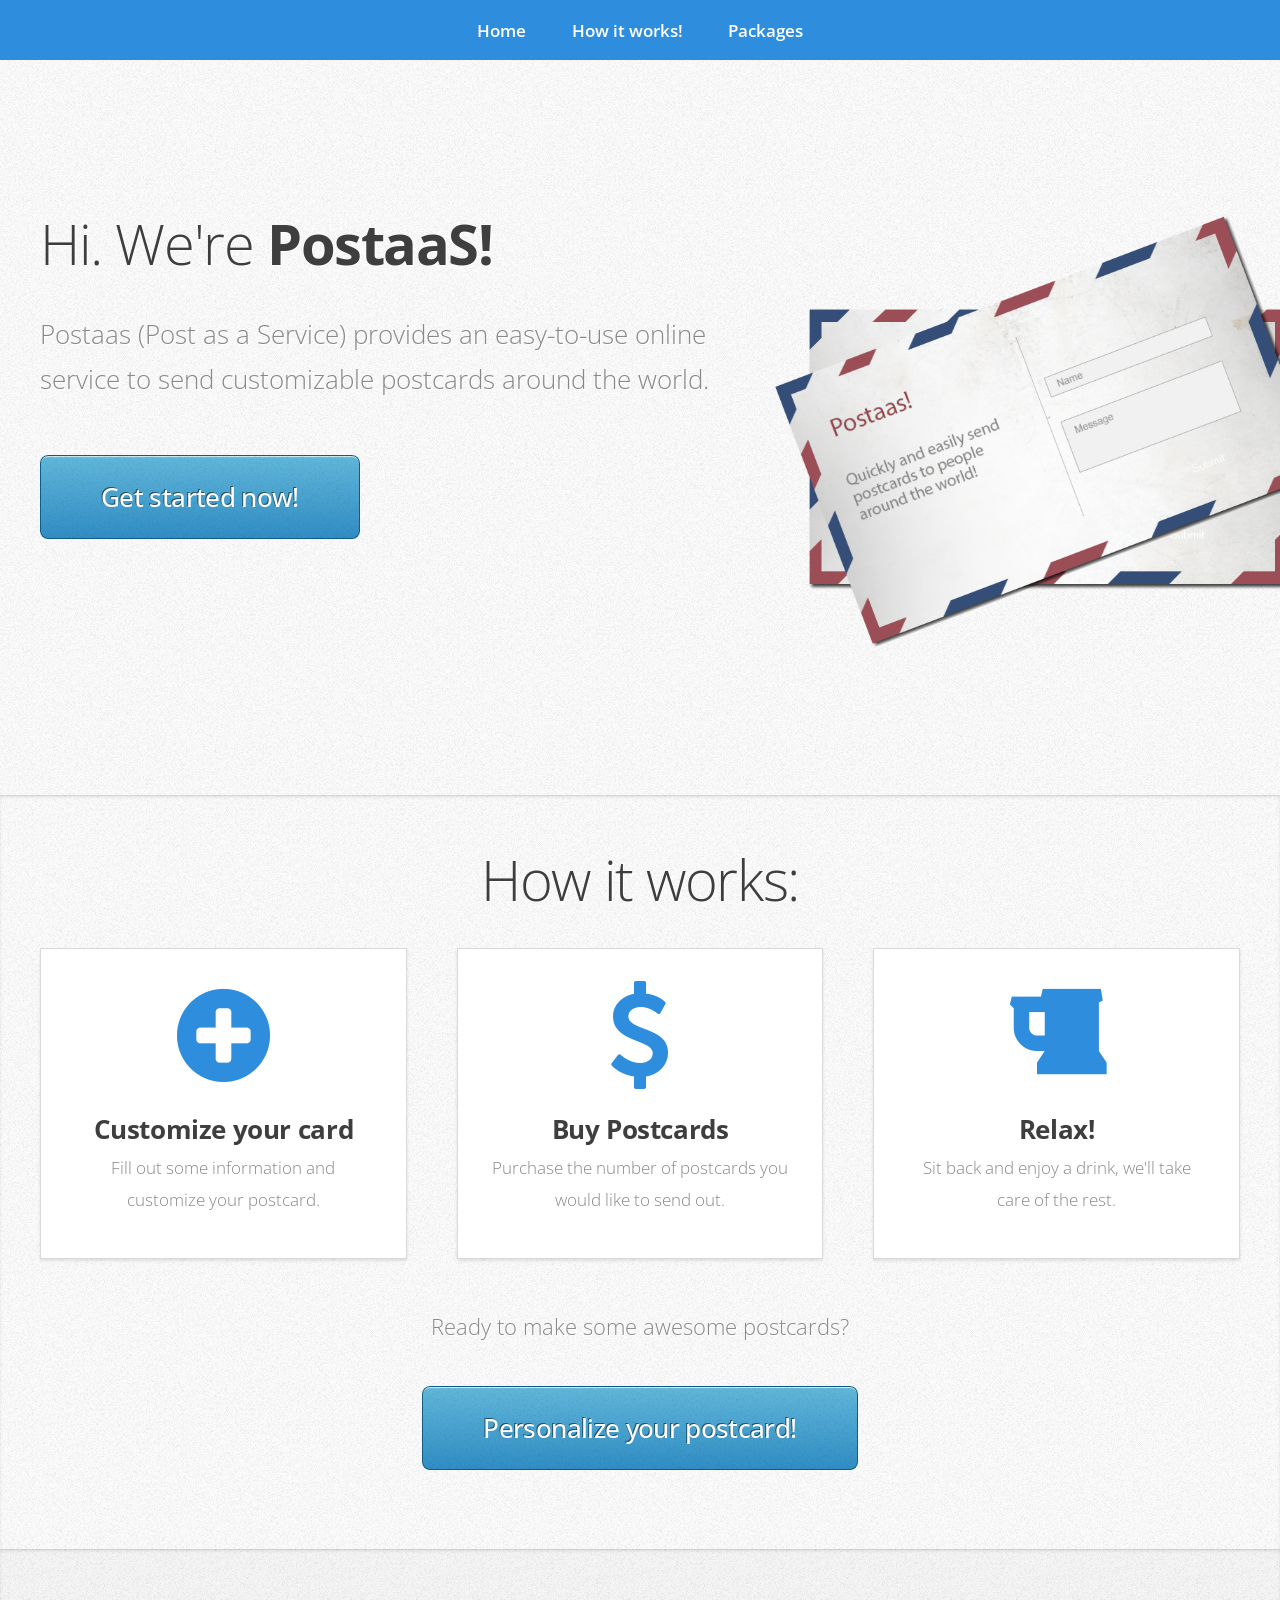
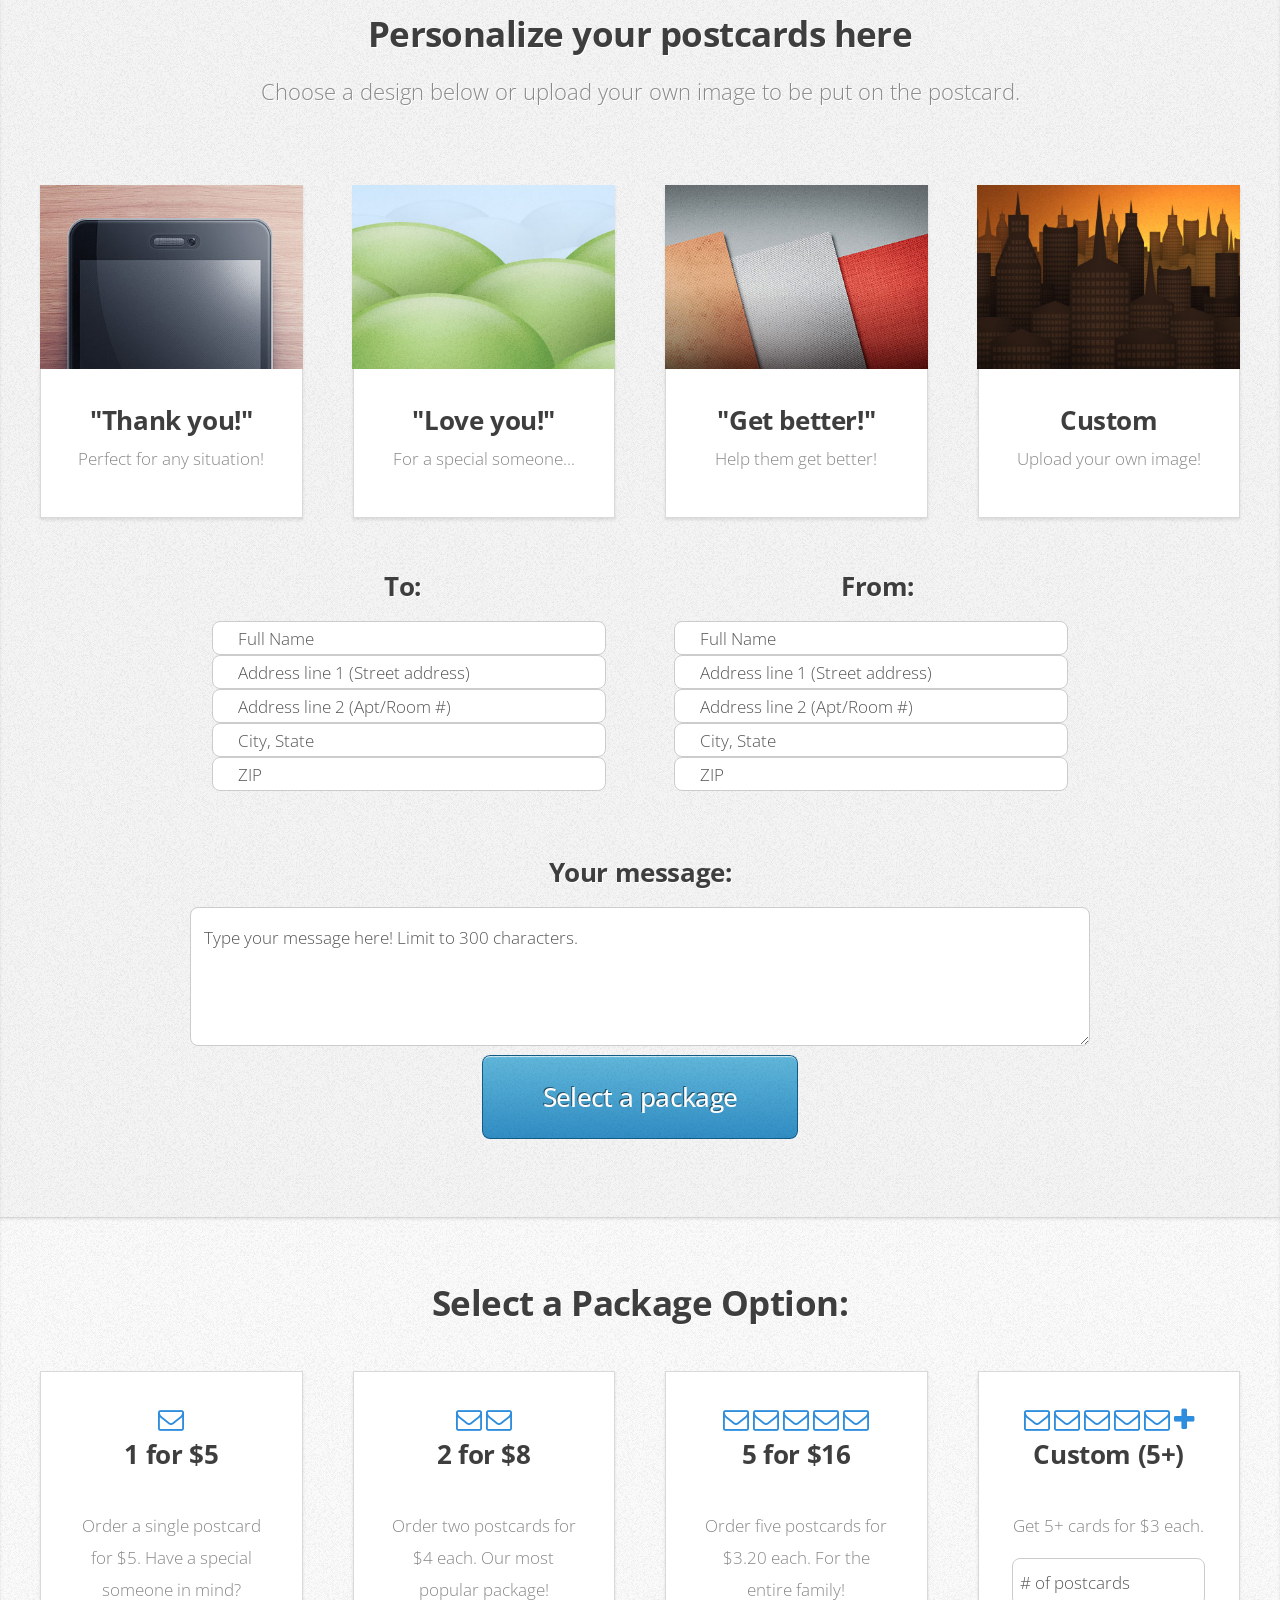
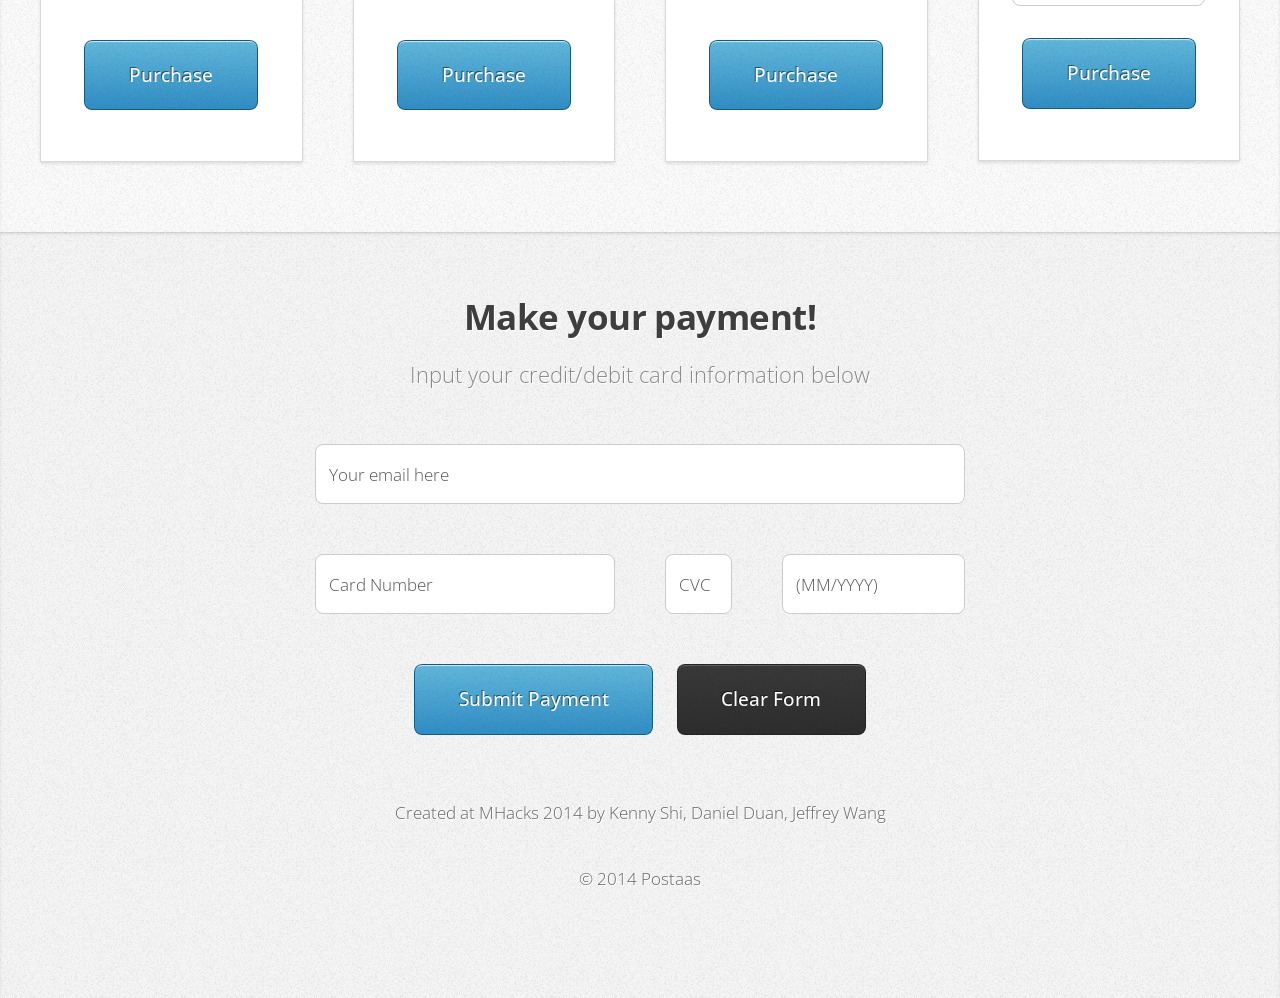
==== index.html @ bb4567c8 "Added Customization/Design section" ====
<!DOCTYPE HTML>
<!--
	Based on miniport 2.5: Free for personal and commercial use under the CCA 3.0 license (html5up.net/license)
-->
<html>
	<head>
		<title>PostaaS (Post as a service!)</title>
		<meta http-equiv="content-type" content="text/html; charset=utf-8" />
		<meta name="description" content="" />
		<meta name="keywords" content="" />
		<link href="http://fonts.googleapis.com/css?family=Open+Sans:300,600,700" rel="stylesheet" />
		<script src="js/jquery.min.js"></script>
		<script src="js/config.js"></script>
		<script src="js/skel.min.js"></script>
		<noscript>
			<link rel="stylesheet" href="css/skel-noscript.css" />
			<link rel="stylesheet" href="css/style.css" />
			<link rel="stylesheet" href="css/style-desktop.css" />
		</noscript>
		<!--[if lte IE 9]><link rel="stylesheet" href="css/ie9.css" /><![endif]-->
		<!--[if lte IE 8]><script src="js/html5shiv.js"></script><link rel="stylesheet" href="css/ie8.css" /><![endif]-->
		<!--[if lte IE 7]><link rel="stylesheet" href="css/ie7.css" /><![endif]-->
	</head>
	<body>

		<!-- Nav -->
			<nav id="nav">
				<ul class="container">
					<li><a href="#home">Home</a></li>
					<li><a href="#how">How it works!</a></li>
					<li><a href="#options">Packages</a></li>
				</ul>
			</nav>

		<!-- Home -->
			<div class="wrapper wrapper-style2 wrapper-first">
				<article class="container" id="home">
					<div class="row">

						<div class="7u">
							<header>
								<h1>Hi. We're <strong>PostaaS!</strong></h1>
							</header>
							<p>Postaas (Post as a Service) provides an easy-to-use online service to send customizable postcards around the world.</p>
							<a href="#how" class="button button-big">Get started now!</a>
						</div>

						<div class="4u">
							<span><img src="images/post.png" alt="" /></span>
						</div>
						
					</div>
				</article>
			</div>

		<!-- How it works -->
			<div class="wrapper2 wrapper-style2">
				<article id="how">
					<header>
						<h1>How it works:</h1>
					</header>
					<div class="container">
						<div class="row">
							<div class="4u">
								<section class="box box-style1">
									<span class="fa featured fa-plus-circle"></span>
									<h3>Customize your card</h3>
									<p>Fill out some information and customize your postcard.</p>
								</section>
							</div>
							<div class="4u">
								<section class="box box-style1">
									<span class="fa featured fa-dollar"></span>
									<h3>Buy Postcards</h3>
									<p>Purchase the number of postcards you would like to send out.</p>
								</section>
							</div>
							<div class="4u">
								<section class="box box-style1">
									<span class="fa featured fa-beer"></span>
									<h3>Relax!</h3>
									<p>Sit back and enjoy a drink, we'll take care of the rest.</p>
								</section>
							</div>
						</div>
					</div>
					<footer>
						<p>Ready to make some awesome postcards?</p>
						<a href="#design" class="button button-big">Personalize your postcard!</a>
					</footer>
				</article>
			</div>

		<!-- Design -->
			<div class="wrapper2 wrapper-style3">
				<article id="design">
					<header style="margin-bottom: 1.5em">
						<h2>Personalize your postcards here</h2>
						<span>Choose a design below or upload your own image to be put on the postcard.</span>
					</header>
					<div class="container">
						<div class="row">
							<div class="12u">
							</div>
						</div>
						<div class="row">
							<div class="3u">
								<article class="box box-style2">
									<a href="http://flypixel.com/generic-smartphone/8949517882265310" class="image image-full"><img src="images/portfolio01.jpg" alt="" /></a>
									<h3><a href="http://flypixel.com/generic-smartphone/8949517882265310">"Thank you!"</a></h3>
									<p>Perfect for any situation!</p>
								</article>
							</div>
							<div class="3u">
								<article class="box box-style2">
									<a href="http://flypixel.com/n33" class="image image-full"><img src="images/portfolio02.jpg" alt="" /></a>
									<h3><a href="http://flypixel.com/n33">"Love you!"</a></h3>
									<p>For a special someone...</p>
								</article>
							</div>
							<div class="3u">
								<article class="box box-style2">
									<a href="http://flypixel.com/n33-pattern-set-1/3522389001865317" class="image image-full"><img src="images/portfolio04.jpg" alt="" /></a>
									<h3><a href="http://flypixel.com/n33-pattern-set-1/3522389001865317">"Get better!"</a></h3>
									<p>Help them get better!</p>
								</article>
							</div>
							<div class="3u">
								<article class="box box-style2">
									<a href="http://flypixel.com/cityscape/9803996277226316" class="image image-full"><img src="images/portfolio05.jpg" alt="" /></a>
									<h3><a href="http://flypixel.com/cityscape/9803996277226316">Custom</a></h3>
									<p>Upload your own image!</p>
								</article>
							</div>
						</div>
					</div>
					<footer>
						<article class="container small">
							<div class="row">
								<div class="6u">
									<h3>To:</h3>
									</div>
								<div class="6u">
									<h3>From:</h3>
									</div>
							</div>
							<form>
								<div class="row half">
									<div class ="6u" id = "to" class = "toAddress">
										<input type="text" style="padding:inherit; width:90%" placeholder="Full Name">
										<input type="text" style="padding:inherit; width:90%" placeholder="Address line 1 (Street address)">
										<input type="text" style="padding:inherit; width:90%" placeholder="Address line 2 (Apt/Room #)">
										<input type="text" style="padding:inherit; width:90%" placeholder="City, State">
										<input type="text" style="padding:inherit; width:90%" placeholder="ZIP">
									</div>

									<div class ="6u" id = "from" class = "fromAddress">
										<input type="text" style="padding:inherit; width:90%" placeholder="Full Name">
										<input type="text" style="padding:inherit; width:90%" placeholder="Address line 1 (Street address)">
										<input type="text" style="padding:inherit; width:90%" placeholder="Address line 2 (Apt/Room #)">
										<input type="text" style="padding:inherit; width:90%" placeholder="City, State">
										<input type="text" style="padding:inherit; width:90%" placeholder="ZIP">
									</div>
								</div>
								<div class="12u">
									<br><br>
									<h3> Your message: </h3>
									<textarea maxlength="300" placeholder="Type your message here! Limit to 300 characters."></textarea>
								</div>
							</form>
							<a href="#options" class="button button-big">Select a package</a>
						</article>
					</footer>
				</article>
			</div> 

		<!-- Payment Options -->
			<div class="wrapper2 wrapper-style2">
				<article id="options">
					<header>
						<h2>Select a Package Option:</h2>
					</header>
					<div class="container">
						<div class="row">
							<div class="3u">
								<section class="box box-style1">
									<span class="fa fa-envelope-o"></span>
									<h3>1 for $5</h3>
									<br>
									<p>Order a single postcard for $5. Have a special someone in mind?</p>
									<a href="#purchase" class="button button-small">Purchase</a>
								</section>
							</div>
							<div class="3u">
								<section class="box box-style1">
									<span class="fa fa-envelope-o"></span>
									<span class="fa fa-envelope-o"></span>
									<h3>2 for $8</h3>
									<br>
									<p>Order two postcards for $4 each. Our most popular package!</p>
									<a href="#purchase" class="button button-small">Purchase</a>
								</section>
							</div>
							<div class="3u">
								<section class="box box-style1">
									<span class="fa fa-envelope-o"></span>
									<span class="fa fa-envelope-o"></span>
									<span class="fa fa-envelope-o"></span>
									<span class="fa fa-envelope-o"></span>
									<span class="fa fa-envelope-o"></span>
									<h3>5 for $16</h3>
									<br>
									<p>Order five postcards for $3.20 each. For the entire family!</p>
									<a href="#purchase" class="button button-small">Purchase</a>
								</section>
							</div>
							<div class="3u">
								<section class="box box-style2">
									<span class="fa fa-envelope-o"></span>
									<span class="fa fa-envelope-o"></span>
									<span class="fa fa-envelope-o"></span>
									<span class="fa fa-envelope-o"></span>
									<span class="fa fa-envelope-o"></span>
									<span class="fa fa-plus"></span>
									<h3>Custom (5+)</h3>
									<br>
									<p style="margin-bottom:1em">Get 5+ cards for $3 each.</p>
									<form>
										<input type="text" style="padding:.40em" name="subject" id="subject" placeholder="# of postcards" />
									</form>
									<br>
									<a href="#purchase" class="button button-small">Purchase</a>
								</section>
							</div>
						</div>
					</div>
				</article>
			</div>

			<!-- purchase -->
			<div class="wrapper2 wrapper-style3">
				<article id="purchase" class="container small" style="width:650px">
					<header>
						<h2>Make your payment!</h2>
						<span>Input your credit/debit card information below</span>
					</header>
					<div>
						<div class="row">
							<div class="12u">
								<form method="post" action="#">
									<div>
										<div class="row half">
											<div class="12u">										

										<div class="row">
											<div class="12u">
												<input type="email" placeholder="Your email here">
											</div>
										</div>

											</div>
										</div>

										<div class="row">
												<div class="6u">
													<input type="text" name="cardnumber" id="cardnumber" placeholder="Card Number" />
												</div>
												<div class="2u">
													<input type="text" name="cvc" id="cvc" placeholder="CVC" />
												</div>
												<div class="4u">
													<input type="text" name="expirationmonth" id="expirationmonth" placeholder="(MM/YYYY)" />
												</div>
										</div>
										<div class="row">
											<div class="12u">
												<a href="#" class="button form-button-submit">Submit Payment</a>
												<a href="#" class="button button-alt form-button-reset">Clear Form</a>
											</div>
										</div>
									</div>
								</form>
							</div>
						</div>
					</div>
					<footer>
						<ul id="copyright">
							<p>Created at MHacks 2014 by Kenny Shi, Daniel Duan, Jeffrey Wang</p>
							<p>&copy; 2014 Postaas</p>
						</ul>
					</footer>
				</article>
			</div>


	</body>
</html>
---- css/skel-noscript.css ----
/* Resets (http://meyerweb.com/eric/tools/css/reset/ | v2.0 | 20110126 | License: none (public domain)) */

	html,body,div,span,applet,object,iframe,h1,h2,h3,h4,h5,h6,p,blockquote,pre,a,abbr,acronym,address,big,cite,code,del,dfn,em,img,ins,kbd,q,s,samp,small,strike,strong,sub,sup,tt,var,b,u,i,center,dl,dt,dd,ol,ul,li,fieldset,form,label,legend,table,caption,tbody,tfoot,thead,tr,th,td,article,aside,canvas,details,embed,figure,figcaption,footer,header,hgroup,menu,nav,output,ruby,section,summary,time,mark,audio,video{margin:0;padding:0;border:0;font-size:100%;font:inherit;vertical-align:baseline;}article,aside,details,figcaption,figure,footer,header,hgroup,menu,nav,section{display:block;}body{line-height:1;}ol,ul{list-style:none;}blockquote,q{quotes:none;}blockquote:before,blockquote:after,q:before,q:after{content:'';content:none;}table{border-collapse:collapse;border-spacing:0;}body{-webkit-text-size-adjust:none}

/* Box Model */

	*, *:before, *:after {
		-moz-box-sizing: border-box;
		-webkit-box-sizing: border-box;
		-o-box-sizing: border-box;
		-ms-box-sizing: border-box;
		box-sizing: border-box;
	}

/* Container */

	body {
		min-width: 1200px;
	}

	.container {
		width: 1200px;
		margin-left: auto;
		margin-right: auto;
	}

	/* Modifiers */
	
		.container.small {
			width: 900px;
		}

		.container.big {
			width: 100%;
			max-width: 1500px;
			min-width: 1200px;
		}

/* Grid */

	/* Cells */

		.\31 2u { width: 100% }
		.\31 1u { width: 91.6666666667% }
		.\31 0u { width: 83.3333333333% }
		.\39 u { width: 75% }
		.\38 u { width: 66.6666666667% }
		.\37 u { width: 58.3333333333% }
		.\36 u { width: 50% }
		.\35 u { width: 41.6666666667% }
		.\34 u { width: 33.3333333333% }
		.\33 u { width: 25% }
		.\32 u { width: 16.6666666667% }
		.\31 u { width: 8.3333333333% }
		.\-11u { margin-left: 91.6666666667% }
		.\-10u { margin-left: 83.3333333333% }
		.\-9u { margin-left: 75% }
		.\-8u { margin-left: 66.6666666667% }
		.\-7u { margin-left: 58.3333333333% }
		.\-6u { margin-left: 50% }
		.\-5u { margin-left: 41.6666666667% }
		.\-4u { margin-left: 33.3333333333% }
		.\-3u { margin-left: 25% }
		.\-2u { margin-left: 16.6666666667% }
		.\-1u { margin-left: 8.3333333333% }

		.row > * {
			padding: 40px 0 0 40px;
			float: left;
			-moz-box-sizing: border-box;
			-webkit-box-sizing: border-box;
			-o-box-sizing: border-box;
			-ms-box-sizing: border-box;
			box-sizing: border-box;
		}

		.row + .row > * {
			padding-top: 40px;
		}

		.row {
			margin-left: -40px;
		}

	/* Rows */

		.row:after {
			content: '';
			display: block;
			clear: both;
			height: 0;
		}

		.row:first-child > * {
			padding-top: 0;
		}

		.row > * {
			padding-top: 0;
		}

		/* Modifiers */

			/* Flush */

				.row.flush {
					margin-left: 0;
				}

				.row.flush > * {
					padding: 0 !important;
				}

			/* Quarter */

				.row.quarter > * {
					padding: 10px 0 0 10px;
				}

				.row.quarter + .row.quarter > * {
					padding-top: 10px;
				}

				.row.quarter {
					margin-left: -10px;
				}

			/* Half */

				.row.half > * {
					padding: 20px 0 0 20px;
				}

				.row.half + .row.half > * {
					padding-top: 20px;
				}

				.row.half {
					margin-left: -20px;
				}

			/* One and (a) Half */

				.row.oneandhalf > * {
					padding: 60px 0 0 60px;
				}

				.row.oneandhalf + .row.oneandhalf > * {
					padding-top: 60px;
				}

				.row.oneandhalf {
					margin-left: -60px;
				}

			/* Double */

				.row.double > * {
					padding: 80px 0 0 80px;
				}

				.row.double + .row.double > * {
					padding-top: 80px;
				}

				.row.double {
					margin-left: -80px;
				}
---- css/style.css ----
@charset 'UTF-8';

@font-face{font-family:'FontAwesome';src:url('font/fontawesome-webfont.eot?v=4.0.1');src:url('font/fontawesome-webfont.eot?#iefix&v=4.0.1') format('embedded-opentype'),url('font/fontawesome-webfont.woff?v=4.0.1') format('woff'),url('font/fontawesome-webfont.ttf?v=4.0.1') format('truetype'),url('font/fontawesome-webfont.svg?v=4.0.1#fontawesomeregular') format('svg');font-weight:normal;font-style:normal}

/*
	Miniport 2.5 by HTML5 UP
	html5up.net | @n33co
	Free for personal and commercial use under the CCA 3.0 license (html5up.net/license)
*/

/*********************************************************************************/
/* Basic                                                                         */
/*********************************************************************************/

	*
	{
		-moz-box-sizing: border-box;
		-webkit-box-sizing: border-box;
		-o-box-sizing: border-box;
		-ms-box-sizing: border-box;
		box-sizing: border-box;
	}

	body, input, textarea
	{
		font-family: 'Open Sans', sans-serif;
		line-height: 1.85em;
		color: #888;
		font-weight: 300;
	}

	a
	{
		color: #3B95C6;
		text-decoration: underline;
		-moz-transition: color .2s ease-in-out;
		-webkit-transition: color .2s ease-in-out;
		-o-transition: color .2s ease-in-out;
		-ms-transition: color .2s ease-in-out;
		transition: color .2s ease-in-out;
	}
	
		a:hover
		{
			color: #1B75A6 !important;
		}

		a img
		{
			border: 0;
		}

	strong, b
	{
		font-weight: 600;
		color: #3e3e3e;
	}
	
	h1, h2, h3, h4, h5, h6
	{
		color: #3e3e3e;
	}
	
		h1 a, h2 a, h3 a, h4 a, h5 a, h6 a
		{
			text-decoration: none;
			color: inherit;
		}
	
	h2, h3, h4, h5, h6
	{
		font-weight: 700;
	}
	
	h1
	{
		font-weight: 300;
	}
	
		h1 strong
		{
			font-weight: 700;
		}
	
	em, i
	{
		font-style: italic;
	}
	
	form
	{
	}
	
		form input,
		form select,
		form textarea
		{
			-webkit-appearance: none;
		}

		form input[type=text],
		form input[type=password],
		form input[type=email],
		form select,
		form textarea
		{
			border: 1px solid #CCCCCC;
			padding: 0.75em;
			font-size: 1em;
			border-radius: 8px;
			background: white;
			color: #bbb;
			/*box-shadow: inset 0px 2px 5px 0px rgba(0,0,0,0.05), 0px 1px 0px 0px rgba(255,255,255,0.025);*/
			width: 100%;
			-moz-transition: background .2s ease-in-out, box-shadow .2s ease-in-out;
			-webkit-transition: background .2s ease-in-out, box-shadow .2s ease-in-out;
			-o-transition: background .2s ease-in-out, box-shadow .2s ease-in-out;
			-ms-transition: background .2s ease-in-out, box-shadow .2s ease-in-out;
			transition: background .2s ease-in-out, box-shadow .2s ease-in-out;
		}

		form input[type=text]:focus,
		form input[type=password]:focus,
		form input[type=email]:focus,
		form select:focus,
		form textarea:focus
		{
			background: #CCFFBB;
			/*box-shadow: inset 0px 2px 5px 0px rgba(0,0,0,0.05), 0px 1px 0px 0px rgba(255,255,255,0.025), inset 0px 0px 2px 1px #74CAEE; */
		}

		form textarea
		{
			height: 8em;
		}
		
		form .formerize-placeholder
		{
			color: #555 !important;
		}

		form ::-webkit-input-placeholder
		{
			color: #555 !important;
		}

		form :-moz-placeholder
		{
			color: #555 !important;
		}

		form ::-moz-placeholder
		{
			color: #555 !important;
		}

		form :-ms-input-placeholder
		{
			color: #555 !important;
		}

		form ::-moz-focus-inner
		{
			border: 0;
		}

	br.clear
	{
		clear: both;
	}

	hr
	{
		border: 0;
		border-top: solid 1px rgba(0,0,0,0.5);
		box-shadow: 0px 1px 0px 0px rgba(255,255,255,0.1);
		height: 1px;
		margin: 3em 0 4em 0;
	}
	
	p, ul, ol, dl, table
	{
		margin-bottom: 2em;
	}
	
	section,
	article
	{
		margin-bottom: 3em;
	}
	
	section > :last-child,
	article > :last-child
	{
		margin-bottom: 0;
	}

	section:last-child,
	article:last-child
	{
		margin-bottom: 0;
	}

	.image
	{
		display: inline-block;
	}
	
		.image img
		{
			display: block;
			width: 100%;
		}

	.image-full
	{
		display: block;
		width: 100%;
		margin: 0 0 2em 0;
	}
	
	.image-left
	{
		float: left;
		margin: 0 2em 2em 0;
	}
	
	.image-centered
	{
		display: block;
		margin: 0 0 2em 0;
	}

		.image-centered img
		{
			margin: 0 auto;
			width: auto;
		}
	
	.button
	{
		position: relative;
		display: inline-block;
		color: #fff;
		text-decoration: none;
		font-weight: 500;
		border: 0;
		outline: 0;
		cursor: pointer;
		border-radius: 8px;
		text-shadow: -1px -1px 0.5px rgba(0,0,0,0.5);
		overflow: hidden;
		background: #61b8db;
		background-image: -moz-linear-gradient(top, rgba(97,184,219,0), rgba(48,141,196,1));
		background-image: -webkit-linear-gradient(top, rgba(97,184,219,0), rgba(48,141,196,1));
		background-image: -o-linear-gradient(top, rgba(97,184,219,0), rgba(48,141,196,1));
		background-image: -ms-linear-gradient(top, rgba(97,184,219,0), rgba(48,141,196,1));
		background-image: linear-gradient(top, rgba(97,184,219,0), rgba(48,141,196,1));
		box-shadow: inset 0px 0px 0px 1px #135c86, inset 0px 2px 1px 0px rgba(255,255,255,0.75);
		-moz-transition: background-color .2s ease-in-out;
		-webkit-transition: background-color .2s ease-in-out;
		-o-transition: background-color .2s ease-in-out;
		-ms-transition: background-color .2s ease-in-out;
		transition: background-color .2s ease-in-out;
	}

		.button:before
		{
			content: '';
			display: block;
			position: absolute;
			left: 0;
			top: 0;
			width: 100%;
			height: 100%;
			background: url('images/bg.png');
		}

		.button:hover
		{
			background-color: #76cdf0;
			color: #fff !important;
		}
		
		.button:active
		{
			background-image: -moz-linear-gradient(top, rgba(48,141,196,1), rgba(77,164,199,0));
			background-image: -webkit-linear-gradient(top, rgba(48,141,196,1), rgba(77,164,199,0));
			background-image: -o-linear-gradient(top, rgba(48,141,196,1), rgba(77,164,199,0));
			background-image: -ms-linear-gradient(top, rgba(48,141,196,1), rgba(77,164,199,0));
			background-image: linear-gradient(top, rgba(48,141,196,1), rgba(77,164,199,0));
			box-shadow: inset 0px 0px 0px 1px #135c86, inset 0px -2px 1px 0px rgba(255,255,255,0.75);
			top: 1px;
		}
	
		.button-alt
		{
			background-color: #393939;
			background-image: -moz-linear-gradient(top, rgba(50,50,50,0), rgba(45,45,45,1));
			background-image: -webkit-linear-gradient(top, rgba(50,50,50,0), rgba(45,45,45,1));
			background-image: -o-linear-gradient(top, rgba(50,50,50,0), rgba(45,45,45,1));
			background-image: -ms-linear-gradient(top, rgba(50,50,50,0), rgba(45,45,45,1));
			background-image: linear-gradient(top, rgba(50,50,50,0), rgba(45,45,45,1));
			box-shadow: inset 0px 0px 0px 1px #242424, inset 0px 2px 1px 0px rgba(255,255,255,0.2);
		}

			.button-alt:hover
			{
				background-color: #444;
			}
			
			.button-alt:active
			{
				background-image: -moz-linear-gradient(top, rgba(45,45,45,1), rgba(50,50,50,0));
				background-image: -webkit-linear-gradient(top, rgba(45,45,45,1), rgba(50,50,50,0));
				background-image: -o-linear-gradient(top, rgba(45,45,45,1), rgba(50,50,50,0));
				background-image: -ms-linear-gradient(top, rgba(45,45,45,1), rgba(50,50,50,0));
				background-image: linear-gradient(top, rgba(45,45,45,1), rgba(50,50,50,0));
				box-shadow: inset 0px 0px 0px 1px #242424, inset 0px -2px 1px 0px rgba(255,255,255,0.2);
			}
	
		.button-big
		{
		}

	ul.social
	{
		cursor: default;
		margin: 0;
	}
	
		ul.social li
		{
			position: relative;
			display: inline-block;
			margin: 0.25em;
			top: 0;
			border-radius: 6px;
			overflow: hidden;
			background: #444;
			background-image: -moz-linear-gradient(top, rgba(0,0,0,0), rgba(0,0,0,0.2));
			background-image: -webkit-linear-gradient(top, rgba(0,0,0,0), rgba(0,0,0,0.2));
			background-image: -o-linear-gradient(top, rgba(0,0,0,0), rgba(0,0,0,0.2));
			background-image: -ms-linear-gradient(top, rgba(0,0,0,0), rgba(0,0,0,0.2));
			background-image: linear-gradient(top, rgba(0,0,0,0), rgba(0,0,0,0.2));
			-moz-transition: background-color .2s ease-in-out, top .2s ease-in-out;
			-webkit-transition: background-color .2s ease-in-out, top .2s ease-in-out;
			-o-transition: background-color .2s ease-in-out, top .2s ease-in-out;
			-ms-transition: background-color .2s ease-in-out, top .2s ease-in-out;
			transition: background-color .2s ease-in-out, top .2s ease-in-out;
			box-shadow: inset 0px 0px 0px 1px #282828, inset 0px 2px 1px 0px rgba(255,255,255,0.1);
		}

			ul.social li:before
			{
				content: '';
				display: block;
				position: absolute;
				left: 0;
				top: 0;
				width: 100%;
				height: 100%;
				background: url('images/bg.png');
			}

			ul.social li.twitter:hover				{ background-color: #2DAAE4; }
			ul.social li.facebook:hover				{ background-color: #3C5A98; }
			ul.social li.dribbble:hover				{ background-color: #C4376B; }
			ul.social li.linkedin:hover				{ background-color: #006599; }
			ul.social li.tumblr:hover				{ background-color: #51718A; }
			ul.social li.googleplus:hover			{ background-color: #DA2713; }
			ul.social li.github:hover				{ background-color: #FAFAFA; }
			ul.social li.rss:hover					{ background-color: #F2600B; }
			ul.social li.instagram:hover			{ background-color: #E0D7C8; }
			ul.social li.foursquare:hover			{ background-color: #39A3D4; }
			ul.social li.skype:hover				{ background-color: #10BEF1; }
			ul.social li.soundcloud:hover			{ background-color: #FE5419; }
			ul.social li.youtube:hover				{ background-color: #BF2E25; }
			ul.social li.blogger:hover				{ background-color: #FF6501; }
			ul.social li.flickr:hover				{ background-color: #0062DB; }
			ul.social li.vimeo:hover				{ background-color: #4C8AB0; }

			ul.social li:hover
			{
				top: -5px;
			}

			ul.social li:active
			{
				top: 0;
			}

			ul.social li a
			{
				display: block;
				position: relative;
				width: 48px;
				height: 48px;
				outline: 0;
				color: #2E2E2E !important;
				line-height: 48px;
				font-size: 24px;
				text-shadow: 1px 1px 0px rgba(255,255,255,0.1);
			}
			
			ul.social li a span
			{
				display: block;
				text-indent: -9999px;
			}
			
	.box
	{
		background: #fff;
		box-shadow: inset 0px 0px 0px 1px rgba(0,0,0,0.15), 0px 2px 3px 0px rgba(0,0,0,0.1);
		text-align: center;
	}

		.box .image-full
		{
			position: relative;
		}

/*********************************************************************************/
/* Icons                                                                         */
/* Powered by Font Awesome by Dave Gandy | http://fontawesome.io                 */
/* Licensed under the SIL OFL 1.1 (font), MIT (CSS)                              */
/*********************************************************************************/

	.fa
	{
		text-decoration: none;
		font-size:1.2em;
		color: #2E8EDD;
	}


		.fa.solo
		{
		}
		
			.fa.solo span
			{
				display: none;
			}

		.fa.featured
		{
			font-size: 5em;
			color: #2E8EDD;
			display: block;
			margin: 0 0 0.25em 0;
			cursor: default;
		}

		.fa:before
		{
			display:inline-block;
			font-family: FontAwesome;
			font-size: 1.25em;
			text-decoration: none;
			font-style: normal;
			font-weight: normal;
			line-height: 1;
			-webkit-font-smoothing:antialiased;
			-moz-osx-font-smoothing:grayscale;
		}

		.fa-lg{font-size:1.3333333333333333em;line-height:.75em;vertical-align:-15%}
		.fa-2x{font-size:2em}
		.fa-3x{font-size:3em}
		.fa-4x{font-size:4em}
		.fa-5x{font-size:5em}
		.fa-fw{width:1.2857142857142858em;text-align:center}
		.fa-ul{padding-left:0;margin-left:2.142857142857143em;list-style-type:none}.fa-ul>li{position:relative}
		.fa-li{position:absolute;left:-2.142857142857143em;width:2.142857142857143em;top:.14285714285714285em;text-align:center}.fa-li.fa-lg{left:-1.8571428571428572em}
		.fa-border{padding:.2em .25em .15em;border:solid .08em #eee;border-radius:.1em}
		.pull-right{float:right}
		.pull-left{float:left}
		.fa.pull-left{margin-right:.3em}
		.fa.pull-right{margin-left:.3em}
		.fa-spin{-webkit-animation:spin 2s infinite linear;-moz-animation:spin 2s infinite linear;-o-animation:spin 2s infinite linear;animation:spin 2s infinite linear}
		@-moz-keyframes spin{0%{-moz-transform:rotate(0deg)} 100%{-moz-transform:rotate(359deg)}}@-webkit-keyframes spin{0%{-webkit-transform:rotate(0deg)} 100%{-webkit-transform:rotate(359deg)}}@-o-keyframes spin{0%{-o-transform:rotate(0deg)} 100%{-o-transform:rotate(359deg)}}@-ms-keyframes spin{0%{-ms-transform:rotate(0deg)} 100%{-ms-transform:rotate(359deg)}}@keyframes spin{0%{transform:rotate(0deg)} 100%{transform:rotate(359deg)}}.fa-rotate-90{filter:progid:DXImageTransform.Microsoft.BasicImage(rotation=1);-webkit-transform:rotate(90deg);-moz-transform:rotate(90deg);-ms-transform:rotate(90deg);-o-transform:rotate(90deg);transform:rotate(90deg)}
		.fa-rotate-180{filter:progid:DXImageTransform.Microsoft.BasicImage(rotation=2);-webkit-transform:rotate(180deg);-moz-transform:rotate(180deg);-ms-transform:rotate(180deg);-o-transform:rotate(180deg);transform:rotate(180deg)}
		.fa-rotate-270{filter:progid:DXImageTransform.Microsoft.BasicImage(rotation=3);-webkit-transform:rotate(270deg);-moz-transform:rotate(270deg);-ms-transform:rotate(270deg);-o-transform:rotate(270deg);transform:rotate(270deg)}
		.fa-flip-horizontal{filter:progid:DXImageTransform.Microsoft.BasicImage(rotation=0, mirror=1);-webkit-transform:scale(-1, 1);-moz-transform:scale(-1, 1);-ms-transform:scale(-1, 1);-o-transform:scale(-1, 1);transform:scale(-1, 1)}
		.fa-flip-vertical{filter:progid:DXImageTransform.Microsoft.BasicImage(rotation=2, mirror=1);-webkit-transform:scale(1, -1);-moz-transform:scale(1, -1);-ms-transform:scale(1, -1);-o-transform:scale(1, -1);transform:scale(1, -1)}
		.fa-stack{position:relative;display:inline-block;width:2em;height:2em;line-height:2em;vertical-align:middle}
		.fa-stack-1x,.fa-stack-2x{position:absolute;left:0;width:100%;text-align:center}
		.fa-stack-1x{line-height:inherit}
		.fa-stack-2x{font-size:2em}
		.fa-inverse{color:#fff}
		.fa-glass:before{content:"\f000"}
		.fa-music:before{content:"\f001"}
		.fa-search:before{content:"\f002"}
		.fa-envelope-o:before{content:"\f003"}
		.fa-heart:before{content:"\f004"}
		.fa-star:before{content:"\f005"}
		.fa-star-o:before{content:"\f006"}
		.fa-user:before{content:"\f007"}
		.fa-film:before{content:"\f008"}
		.fa-th-large:before{content:"\f009"}
		.fa-th:before{content:"\f00a"}
		.fa-th-list:before{content:"\f00b"}
		.fa-check:before{content:"\f00c"}
		.fa-times:before{content:"\f00d"}
		.fa-search-plus:before{content:"\f00e"}
		.fa-search-minus:before{content:"\f010"}
		.fa-power-off:before{content:"\f011"}
		.fa-signal:before{content:"\f012"}
		.fa-gear:before,.fa-cog:before{content:"\f013"}
		.fa-trash-o:before{content:"\f014"}
		.fa-home:before{content:"\f015"}
		.fa-file-o:before{content:"\f016"}
		.fa-clock-o:before{content:"\f017"}
		.fa-road:before{content:"\f018"}
		.fa-download:before{content:"\f019"}
		.fa-arrow-circle-o-down:before{content:"\f01a"}
		.fa-arrow-circle-o-up:before{content:"\f01b"}
		.fa-inbox:before{content:"\f01c"}
		.fa-play-circle-o:before{content:"\f01d"}
		.fa-rotate-right:before,.fa-repeat:before{content:"\f01e"}
		.fa-refresh:before{content:"\f021"}
		.fa-list-alt:before{content:"\f022"}
		.fa-lock:before{content:"\f023"}
		.fa-flag:before{content:"\f024"}
		.fa-headphones:before{content:"\f025"}
		.fa-volume-off:before{content:"\f026"}
		.fa-volume-down:before{content:"\f027"}
		.fa-volume-up:before{content:"\f028"}
		.fa-qrcode:before{content:"\f029"}
		.fa-barcode:before{content:"\f02a"}
		.fa-tag:before{content:"\f02b"}
		.fa-tags:before{content:"\f02c"}
		.fa-book:before{content:"\f02d"}
		.fa-bookmark:before{content:"\f02e"}
		.fa-print:before{content:"\f02f"}
		.fa-camera:before{content:"\f030"}
		.fa-font:before{content:"\f031"}
		.fa-bold:before{content:"\f032"}
		.fa-italic:before{content:"\f033"}
		.fa-text-height:before{content:"\f034"}
		.fa-text-width:before{content:"\f035"}
		.fa-align-left:before{content:"\f036"}
		.fa-align-center:before{content:"\f037"}
		.fa-align-right:before{content:"\f038"}
		.fa-align-justify:before{content:"\f039"}
		.fa-list:before{content:"\f03a"}
		.fa-dedent:before,.fa-outdent:before{content:"\f03b"}
		.fa-indent:before{content:"\f03c"}
		.fa-video-camera:before{content:"\f03d"}
		.fa-picture-o:before{content:"\f03e"}
		.fa-pencil:before{content:"\f040"}
		.fa-map-marker:before{content:"\f041"}
		.fa-adjust:before{content:"\f042"}
		.fa-tint:before{content:"\f043"}
		.fa-edit:before,.fa-pencil-square-o:before{content:"\f044"}
		.fa-share-square-o:before{content:"\f045"}
		.fa-check-square-o:before{content:"\f046"}
		.fa-move:before{content:"\f047"}
		.fa-step-backward:before{content:"\f048"}
		.fa-fast-backward:before{content:"\f049"}
		.fa-backward:before{content:"\f04a"}
		.fa-play:before{content:"\f04b"}
		.fa-pause:before{content:"\f04c"}
		.fa-stop:before{content:"\f04d"}
		.fa-forward:before{content:"\f04e"}
		.fa-fast-forward:before{content:"\f050"}
		.fa-step-forward:before{content:"\f051"}
		.fa-eject:before{content:"\f052"}
		.fa-chevron-left:before{content:"\f053"}
		.fa-chevron-right:before{content:"\f054"}
		.fa-plus-circle:before{content:"\f055"}
		.fa-minus-circle:before{content:"\f056"}
		.fa-times-circle:before{content:"\f057"}
		.fa-check-circle:before{content:"\f058"}
		.fa-question-circle:before{content:"\f059"}
		.fa-info-circle:before{content:"\f05a"}
		.fa-crosshairs:before{content:"\f05b"}
		.fa-times-circle-o:before{content:"\f05c"}
		.fa-check-circle-o:before{content:"\f05d"}
		.fa-ban:before{content:"\f05e"}
		.fa-arrow-left:before{content:"\f060"}
		.fa-arrow-right:before{content:"\f061"}
		.fa-arrow-up:before{content:"\f062"}
		.fa-arrow-down:before{content:"\f063"}
		.fa-mail-forward:before,.fa-share:before{content:"\f064"}
		.fa-resize-full:before{content:"\f065"}
		.fa-resize-small:before{content:"\f066"}
		.fa-plus:before{content:"\f067"}
		.fa-minus:before{content:"\f068"}
		.fa-asterisk:before{content:"\f069"}
		.fa-exclamation-circle:before{content:"\f06a"}
		.fa-gift:before{content:"\f06b"}
		.fa-leaf:before{content:"\f06c"}
		.fa-fire:before{content:"\f06d"}
		.fa-eye:before{content:"\f06e"}
		.fa-eye-slash:before{content:"\f070"}
		.fa-warning:before,.fa-exclamation-triangle:before{content:"\f071"}
		.fa-plane:before{content:"\f072"}
		.fa-calendar:before{content:"\f073"}
		.fa-random:before{content:"\f074"}
		.fa-comment:before{content:"\f075"}
		.fa-magnet:before{content:"\f076"}
		.fa-chevron-up:before{content:"\f077"}
		.fa-chevron-down:before{content:"\f078"}
		.fa-retweet:before{content:"\f079"}
		.fa-shopping-cart:before{content:"\f07a"}
		.fa-folder:before{content:"\f07b"}
		.fa-folder-open:before{content:"\f07c"}
		.fa-resize-vertical:before{content:"\f07d"}
		.fa-resize-horizontal:before{content:"\f07e"}
		.fa-bar-chart-o:before{content:"\f080"}
		.fa-twitter-square:before{content:"\f081"}
		.fa-facebook-square:before{content:"\f082"}
		.fa-camera-retro:before{content:"\f083"}
		.fa-key:before{content:"\f084"}
		.fa-gears:before,.fa-cogs:before{content:"\f085"}
		.fa-comments:before{content:"\f086"}
		.fa-thumbs-o-up:before{content:"\f087"}
		.fa-thumbs-o-down:before{content:"\f088"}
		.fa-star-half:before{content:"\f089"}
		.fa-heart-o:before{content:"\f08a"}
		.fa-sign-out:before{content:"\f08b"}
		.fa-linkedin-square:before{content:"\f08c"}
		.fa-thumb-tack:before{content:"\f08d"}
		.fa-external-link:before{content:"\f08e"}
		.fa-sign-in:before{content:"\f090"}
		.fa-trophy:before{content:"\f091"}
		.fa-github-square:before{content:"\f092"}
		.fa-upload:before{content:"\f093"}
		.fa-lemon-o:before{content:"\f094"}
		.fa-phone:before{content:"\f095"}
		.fa-square-o:before{content:"\f096"}
		.fa-bookmark-o:before{content:"\f097"}
		.fa-phone-square:before{content:"\f098"}
		.fa-twitter:before{content:"\f099"}
		.fa-facebook:before{content:"\f09a"}
		.fa-github:before{content:"\f09b"}
		.fa-unlock:before{content:"\f09c"}
		.fa-credit-card:before{content:"\f09d"}
		.fa-rss:before{content:"\f09e"}
		.fa-hdd-o:before{content:"\f0a0"}
		.fa-bullhorn:before{content:"\f0a1"}
		.fa-bell:before{content:"\f0f3"}
		.fa-certificate:before{content:"\f0a3"}
		.fa-hand-o-right:before{content:"\f0a4"}
		.fa-hand-o-left:before{content:"\f0a5"}
		.fa-hand-o-up:before{content:"\f0a6"}
		.fa-hand-o-down:before{content:"\f0a7"}
		.fa-arrow-circle-left:before{content:"\f0a8"}
		.fa-arrow-circle-right:before{content:"\f0a9"}
		.fa-arrow-circle-up:before{content:"\f0aa"}
		.fa-arrow-circle-down:before{content:"\f0ab"}
		.fa-globe:before{content:"\f0ac"}
		.fa-wrench:before{content:"\f0ad"}
		.fa-tasks:before{content:"\f0ae"}
		.fa-filter:before{content:"\f0b0"}
		.fa-briefcase:before{content:"\f0b1"}
		.fa-fullscreen:before{content:"\f0b2"}
		.fa-group:before{content:"\f0c0"}
		.fa-chain:before,.fa-link:before{content:"\f0c1"}
		.fa-cloud:before{content:"\f0c2"}
		.fa-flask:before{content:"\f0c3"}
		.fa-cut:before,.fa-scissors:before{content:"\f0c4"}
		.fa-copy:before,.fa-files-o:before{content:"\f0c5"}
		.fa-paperclip:before{content:"\f0c6"}
		.fa-save:before,.fa-floppy-o:before{content:"\f0c7"}
		.fa-square:before{content:"\f0c8"}
		.fa-reorder:before{content:"\f0c9"}
		.fa-list-ul:before{content:"\f0ca"}
		.fa-list-ol:before{content:"\f0cb"}
		.fa-strikethrough:before{content:"\f0cc"}
		.fa-underline:before{content:"\f0cd"}
		.fa-table:before{content:"\f0ce"}
		.fa-magic:before{content:"\f0d0"}
		.fa-truck:before{content:"\f0d1"}
		.fa-pinterest:before{content:"\f0d2"}
		.fa-pinterest-square:before{content:"\f0d3"}
		.fa-google-plus-square:before{content:"\f0d4"}
		.fa-google-plus:before{content:"\f0d5"}
		.fa-money:before{content:"\f0d6"}
		.fa-caret-down:before{content:"\f0d7"}
		.fa-caret-up:before{content:"\f0d8"}
		.fa-caret-left:before{content:"\f0d9"}
		.fa-caret-right:before{content:"\f0da"}
		.fa-columns:before{content:"\f0db"}
		.fa-unsorted:before,.fa-sort:before{content:"\f0dc"}
		.fa-sort-down:before,.fa-sort-asc:before{content:"\f0dd"}
		.fa-sort-up:before,.fa-sort-desc:before{content:"\f0de"}
		.fa-envelope:before{content:"\f0e0"}
		.fa-linkedin:before{content:"\f0e1"}
		.fa-rotate-left:before,.fa-undo:before{content:"\f0e2"}
		.fa-legal:before,.fa-gavel:before{content:"\f0e3"}
		.fa-dashboard:before,.fa-tachometer:before{content:"\f0e4"}
		.fa-comment-o:before{content:"\f0e5"}
		.fa-comments-o:before{content:"\f0e6"}
		.fa-flash:before,.fa-bolt:before{content:"\f0e7"}
		.fa-sitemap:before{content:"\f0e8"}
		.fa-umbrella:before{content:"\f0e9"}
		.fa-paste:before,.fa-clipboard:before{content:"\f0ea"}
		.fa-lightbulb-o:before{content:"\f0eb"}
		.fa-exchange:before{content:"\f0ec"}
		.fa-cloud-download:before{content:"\f0ed"}
		.fa-cloud-upload:before{content:"\f0ee"}
		.fa-user-md:before{content:"\f0f0"}
		.fa-stethoscope:before{content:"\f0f1"}
		.fa-suitcase:before{content:"\f0f2"}
		.fa-bell-o:before{content:"\f0a2"}
		.fa-coffee:before{content:"\f0f4"}
		.fa-cutlery:before{content:"\f0f5"}
		.fa-file-text-o:before{content:"\f0f6"}
		.fa-building:before{content:"\f0f7"}
		.fa-hospital:before{content:"\f0f8"}
		.fa-ambulance:before{content:"\f0f9"}
		.fa-medkit:before{content:"\f0fa"}
		.fa-fighter-jet:before{content:"\f0fb"}
		.fa-beer:before{content:"\f0fc"}
		.fa-h-square:before{content:"\f0fd"}
		.fa-plus-square:before{content:"\f0fe"}
		.fa-angle-double-left:before{content:"\f100"}
		.fa-angle-double-right:before{content:"\f101"}
		.fa-angle-double-up:before{content:"\f102"}
		.fa-angle-double-down:before{content:"\f103"}
		.fa-angle-left:before{content:"\f104"}
		.fa-angle-right:before{content:"\f105"}
		.fa-angle-up:before{content:"\f106"}
		.fa-angle-down:before{content:"\f107"}
		.fa-desktop:before{content:"\f108"}
		.fa-laptop:before{content:"\f109"}
		.fa-tablet:before{content:"\f10a"}
		.fa-mobile-phone:before,.fa-mobile:before{content:"\f10b"}
		.fa-circle-o:before{content:"\f10c"}
		.fa-quote-left:before{content:"\f10d"}
		.fa-quote-right:before{content:"\f10e"}
		.fa-spinner:before{content:"\f110"}
		.fa-circle:before{content:"\f111"}
		.fa-mail-reply:before,.fa-reply:before{content:"\f112"}
		.fa-github-alt:before{content:"\f113"}
		.fa-folder-o:before{content:"\f114"}
		.fa-folder-open-o:before{content:"\f115"}
		.fa-expand-o:before{content:"\f116"}
		.fa-collapse-o:before{content:"\f117"}
		.fa-smile-o:before{content:"\f118"}
		.fa-frown-o:before{content:"\f119"}
		.fa-meh-o:before{content:"\f11a"}
		.fa-gamepad:before{content:"\f11b"}
		.fa-keyboard-o:before{content:"\f11c"}
		.fa-flag-o:before{content:"\f11d"}
		.fa-flag-checkered:before{content:"\f11e"}
		.fa-terminal:before{content:"\f120"}
		.fa-code:before{content:"\f121"}
		.fa-reply-all:before{content:"\f122"}
		.fa-mail-reply-all:before{content:"\f122"}
		.fa-star-half-empty:before,.fa-star-half-full:before,.fa-star-half-o:before{content:"\f123"}
		.fa-location-arrow:before{content:"\f124"}
		.fa-crop:before{content:"\f125"}
		.fa-code-fork:before{content:"\f126"}
		.fa-unlink:before,.fa-chain-broken:before{content:"\f127"}
		.fa-question:before{content:"\f128"}
		.fa-info:before{content:"\f129"}
		.fa-exclamation:before{content:"\f12a"}
		.fa-superscript:before{content:"\f12b"}
		.fa-subscript:before{content:"\f12c"}
		.fa-eraser:before{content:"\f12d"}
		.fa-puzzle-piece:before{content:"\f12e"}
		.fa-microphone:before{content:"\f130"}
		.fa-microphone-slash:before{content:"\f131"}
		.fa-shield:before{content:"\f132"}
		.fa-calendar-o:before{content:"\f133"}
		.fa-fire-extinguisher:before{content:"\f134"}
		.fa-rocket:before{content:"\f135"}
		.fa-maxcdn:before{content:"\f136"}
		.fa-chevron-circle-left:before{content:"\f137"}
		.fa-chevron-circle-right:before{content:"\f138"}
		.fa-chevron-circle-up:before{content:"\f139"}
		.fa-chevron-circle-down:before{content:"\f13a"}
		.fa-html5:before{content:"\f13b"}
		.fa-css3:before{content:"\f13c"}
		.fa-anchor:before{content:"\f13d"}
		.fa-unlock-o:before{content:"\f13e"}
		.fa-bullseye:before{content:"\f140"}
		.fa-ellipsis-horizontal:before{content:"\f141"}
		.fa-ellipsis-vertical:before{content:"\f142"}
		.fa-rss-square:before{content:"\f143"}
		.fa-play-circle:before{content:"\f144"}
		.fa-ticket:before{content:"\f145"}
		.fa-minus-square:before{content:"\f146"}
		.fa-minus-square-o:before{content:"\f147"}
		.fa-level-up:before{content:"\f148"}
		.fa-level-down:before{content:"\f149"}
		.fa-check-square:before{content:"\f14a"}
		.fa-pencil-square:before{content:"\f14b"}
		.fa-external-link-square:before{content:"\f14c"}
		.fa-share-square:before{content:"\f14d"}
		.fa-compass:before{content:"\f14e"}
		.fa-toggle-down:before,.fa-caret-square-o-down:before{content:"\f150"}
		.fa-toggle-up:before,.fa-caret-square-o-up:before{content:"\f151"}
		.fa-toggle-right:before,.fa-caret-square-o-right:before{content:"\f152"}
		.fa-euro:before,.fa-eur:before{content:"\f153"}
		.fa-gbp:before{content:"\f154"}
		.fa-dollar:before,.fa-usd:before{content:"\f155"}
		.fa-rupee:before,.fa-inr:before{content:"\f156"}
		.fa-cny:before,.fa-rmb:before,.fa-yen:before,.fa-jpy:before{content:"\f157"}
		.fa-ruble:before,.fa-rouble:before,.fa-rub:before{content:"\f158"}
		.fa-won:before,.fa-krw:before{content:"\f159"}
		.fa-bitcoin:before,.fa-btc:before{content:"\f15a"}
		.fa-file:before{content:"\f15b"}
		.fa-file-text:before{content:"\f15c"}
		.fa-sort-alpha-asc:before{content:"\f15d"}
		.fa-sort-alpha-desc:before{content:"\f15e"}
		.fa-sort-amount-asc:before{content:"\f160"}
		.fa-sort-amount-desc:before{content:"\f161"}
		.fa-sort-numeric-asc:before{content:"\f162"}
		.fa-sort-numeric-desc:before{content:"\f163"}
		.fa-thumbs-up:before{content:"\f164"}
		.fa-thumbs-down:before{content:"\f165"}
		.fa-youtube-square:before{content:"\f166"}
		.fa-youtube:before{content:"\f167"}
		.fa-xing:before{content:"\f168"}
		.fa-xing-square:before{content:"\f169"}
		.fa-youtube-play:before{content:"\f16a"}
		.fa-dropbox:before{content:"\f16b"}
		.fa-stack-overflow:before{content:"\f16c"}
		.fa-instagram:before{content:"\f16d"}
		.fa-flickr:before{content:"\f16e"}
		.fa-adn:before{content:"\f170"}
		.fa-bitbucket:before{content:"\f171"}
		.fa-bitbucket-square:before{content:"\f172"}
		.fa-tumblr:before{content:"\f173"}
		.fa-tumblr-square:before{content:"\f174"}
		.fa-long-arrow-down:before{content:"\f175"}
		.fa-long-arrow-up:before{content:"\f176"}
		.fa-long-arrow-left:before{content:"\f177"}
		.fa-long-arrow-right:before{content:"\f178"}
		.fa-apple:before{content:"\f179"}
		.fa-windows:before{content:"\f17a"}
		.fa-android:before{content:"\f17b"}
		.fa-linux:before{content:"\f17c"}
		.fa-dribbble:before{content:"\f17d"}
		.fa-skype:before{content:"\f17e"}
		.fa-foursquare:before{content:"\f180"}
		.fa-trello:before{content:"\f181"}
		.fa-female:before{content:"\f182"}
		.fa-male:before{content:"\f183"}
		.fa-gittip:before{content:"\f184"}
		.fa-sun-o:before{content:"\f185"}
		.fa-moon-o:before{content:"\f186"}
		.fa-archive:before{content:"\f187"}
		.fa-bug:before{content:"\f188"}
		.fa-vk:before{content:"\f189"}
		.fa-weibo:before{content:"\f18a"}
		.fa-renren:before{content:"\f18b"}
		.fa-pagelines:before{content:"\f18c"}
		.fa-stack-exchange:before{content:"\f18d"}
		.fa-arrow-circle-o-right:before{content:"\f18e"}
		.fa-arrow-circle-o-left:before{content:"\f190"}
		.fa-toggle-left:before,.fa-caret-square-o-left:before{content:"\f191"}
		.fa-dot-circle-o:before{content:"\f192"}
		.fa-wheelchair:before{content:"\f193"}
		.fa-vimeo-square:before{content:"\f194"}
		.fa-turkish-lira:before,.fa-try:before{content:"\f195"}

/*********************************************************************************/
/* Wrappers                                                                      */
/*********************************************************************************/

	.wrapper
	{
		background-image: url('images/bg.png');
		box-shadow: inset 0px 1px 0px 0px rgba(0,0,0,0.05), inset 0px 2px 3px 0px rgba(0,0,0,0.1);
	}

	.wrapper2
	{
		background-image: url('images/bg.png');
		box-shadow: inset 0px 1px 0px 0px rgba(0,0,0,0.05), inset 0px 2px 3px 0px rgba(0,0,0,0.1);
	}
	.wrapper-first
	{
		box-shadow: none;
	}

	.wrapper-style1
	{
		background-image: none;
		background-color: #fff;
	}
	
	.wrapper-style2
	{
		background-color: #fafafa;
		text-shadow: 1px 1px 0px #fff;
	}
	
	.wrapper-style3
	{
		background-color: #f4f4f4;
		text-shadow: 1px 1px 0px #fff;
	}

	.wrapper-style4
	{
		background-color: #303030;
		color: #999;
		text-shadow: -1px -1px 0px #181818;
	}

		.wrapper-style4 h1, 
		.wrapper-style4 h2, 
		.wrapper-style4 h3, 
		.wrapper-style4 h4, 
		.wrapper-style4 h5, 
		.wrapper-style4 h6
		{
			color: #fff;
		}
		
/*********************************************************************************/
/* Nav                                                                           */
/*********************************************************************************/

	#nav
	{
		background-color: #2E8EDD;
		text-align: center;
		position: fixed;
		left: 0;
		top: 0;
		width: 100%;
		z-index: 10000;
		cursor: default;
	}
	
		#nav ul
		{
			margin-bottom: 0;
		}
	
		#nav li
		{
			display: inline-block;
		}
		
		#nav a
		{
			position: relative;
			display: block;
			color: #fff;
			text-decoration: none;
			outline: 0;
		}
		
			#nav a:hover
			{
				color: #fff !important;
			}
			
			#nav a.active:before
			{
				content: '';
				display: block;
				position: absolute;
				bottom: -0.6em;
				left: 50%;
				margin-left: -0.75em;
				border-left: solid 0.75em transparent;
				border-right: solid 0.75em transparent;
				border-top: solid 0.6em #282828;
			}
			
/*********************************************************************************/
/* Articles                                                                      */
/*********************************************************************************/

	#home
	{
	}

		#home .me
		{
			overflow: hidden;
		}

		#home p
		{
		}
	
			#home p a
			{
				color: inherit;
			}

/*********************************************************************************/
/* Copyright                                                                     */
/*********************************************************************************/

	#copyright
	{
		color: #666;
	}
	
		#copyright a
		{
			color: inherit;

			-moz-transition: color .2s ease-in-out;
			-webkit-transition: color .2s ease-in-out;
			-o-transition: color .2s ease-in-out;
			-ms-transition: color .2s ease-in-out;
			transition: color .2s ease-in-out;
		}
		
		#copyright a:hover
		{
			color: #777;
		}
---- css/style-desktop.css ----
/*
	Miniport 2.5 by HTML5 UP
	html5up.net | @n33co
	Free for personal and commercial use under the CCA 3.0 license (html5up.net/license)
*/

/*********************************************************************************/
/* Basic                                                                         */
/*********************************************************************************/

	body
	{
		font-size: 13pt;
	}

	h1
	{
		font-size: 3.25em;
		letter-spacing: -0.025em;
	}

	h2
	{
		font-size: 2em;
		letter-spacing: -0.015em;
	}
	
	h3
	{
		font-size: 1.5em;
		letter-spacing: -0.015em;
	}

	h1, h2, h3, h4, h5, h6
	{
		margin: 0 0 0.75em 0;
	}

	header
	{
		margin: 0 0 3em 0;
	}
	
		header > span
		{
			font-size: 1.25em;
		}

	footer
	{
		margin: 3em 0 0 0;
	}
	
		footer > p
		{
			font-size: 1.25em;
		}
	
	form
	{
	}
	
		form .button
		{
			margin: 0 0.5em 0 0.5em;
		}
	
	.button
	{
		padding: 1em 2.35em 1em 2.35em;
		font-size: 1.1em;
	}

		.button-big
		{
			font-size: 1.5em;
			letter-spacing: -0.025em;
		}

	.box
	{
		padding: 2em 2em 2.5em 2em;
	}

		.box h3
		{
			margin-bottom: 0.25em;
		}

		.box .image-centered
		{
			margin-bottom: 1.25em;
		}

		.box .image-full
		{
			position: relative;
			left: 2em;
			top: 2em;
			margin: -4em 0 4em -4em;
			width: auto;
		}

/*********************************************************************************/
/* Wrappers                                                                      */
/*********************************************************************************/

	.wrapper
	{
		padding: 8em 0 8em 0;
		text-align: center;
	}

	.wrapper2
	{
		padding: 4em 0 4em 0;
		text-align: center;
	}
	
		.wrapper-first
		{
			padding-top: 12em;
		}

/*********************************************************************************/
/* Nav                                                                           */
/*********************************************************************************/

	#nav
	{
	}

		#nav a:hover
		{
			background: #383838;
		}
		
		#nav a:active
		{
			background: #484848;
		}
	
		#nav a
		{
			padding: 0.2em 1em 0.2em 1em;
			margin: 0.6em 0.2em 0.6em 0.2em;
			font-weight: 600;
			border-radius: 8px;
			-moz-transition: background-color .2s ease-in-out;
			-webkit-transition: background-color .2s ease-in-out;
			-o-transition: background-color .2s ease-in-out;
			-ms-transition: background-color .2s ease-in-out;
			transition: background-color .2s ease-in-out;
			color: #fff;
		}
		
/*********************************************************************************/
/* Articles                                                                      */
/*********************************************************************************/

	#home
	{
		text-align: left;
	}

		#home .me
		{
			width: 20em;
			height: 20em;
			margin: 0;
		}

		#home h1
		{
			margin-top: 0.35em;
		}
	
		#home p
		{
			font-size: 1.5em;
			line-height: 1.75em;
		}
		
	#contact
	{
	}
	
		#contact footer
		{
			font-size: 0.9em;
		}
		
/*********************************************************************************/
/* Copyright                                                                     */
/*********************************************************************************/

	#copyright
	{
		font-size: 1em;
	}

		#copyright li
		{
			display: inline-block;
			border-left: solid 1px rgba(0,0,0,0.5);
			box-shadow: -1px 0px 0px 0px rgba(255,255,255,0.1);
			padding: 0 1em 0 1em;
		}
		
		#copyright li:first-child
		{
			border: 0;
			box-shadow: none;
			padding-left: 0;
		}
---- css/ie9.css ----
/*
	Miniport 2.5 by HTML5 UP
	html5up.net | @n33co
	Free for personal and commercial use under the CCA 3.0 license (html5up.net/license)
*/

/*********************************************************************************/
/* Basic                                                                         */
/*********************************************************************************/

	.button
	{
		background-image: url('images/ie9/button.svg');
	}
	
		.button:active
		{
			background-image: url('images/ie9/button-active.svg');
		}
		
		.button-alt
		{
			background-image: url('images/ie9/button-alt.svg');
		}
		
			.button-alt:active
			{
				background-image: url('images/ie9/button-alt-active.svg');
			}

	ul.social
	{
	}
	
		ul.social li
		{
			background-image: url('images/ie9/social-li.svg');
		}
---- css/ie8.css ----
/*
	Miniport 2.5 by HTML5 UP
	html5up.net | @n33co
	Free for personal and commercial use under the CCA 3.0 license (html5up.net/license)
*/

/*********************************************************************************/
/* Basic                                                                         */
/*********************************************************************************/

	.box
	{
		border: solid 1px #ddd;
	}

/*********************************************************************************/
/* Icons                                                                         */
/*********************************************************************************/

	.featured-icon:before
	{
		font-size: 6em;
	}

/*********************************************************************************/
/* Wrappers                                                                      */
/*********************************************************************************/

	.wrapper
	{
		border-top: solid 1px #ddd;
	}
---- css/ie7.css ----
/*
	Miniport 2.5 by HTML5 UP
	html5up.net | @n33co
	Free for personal and commercial use under the CCA 3.0 license (html5up.net/license)
*/

/*********************************************************************************/
/* Basic                                                                         */
/*********************************************************************************/

	ul.social
	{
		overflow: hidden;
	}
	
		ul.social li
		{
			display: inline;
		}

	.box
	{
	}

		.box .image-full
		{
			left: 0;
			top: 0;
			margin: 0 0 2em 0;
		}

/*********************************************************************************/
/* Nav                                                                           */
/*********************************************************************************/

	#nav
	{
	}

		#nav ul
		{
			overflow: hidden;
		}
	
		#nav li
		{
			display: inline;
		}
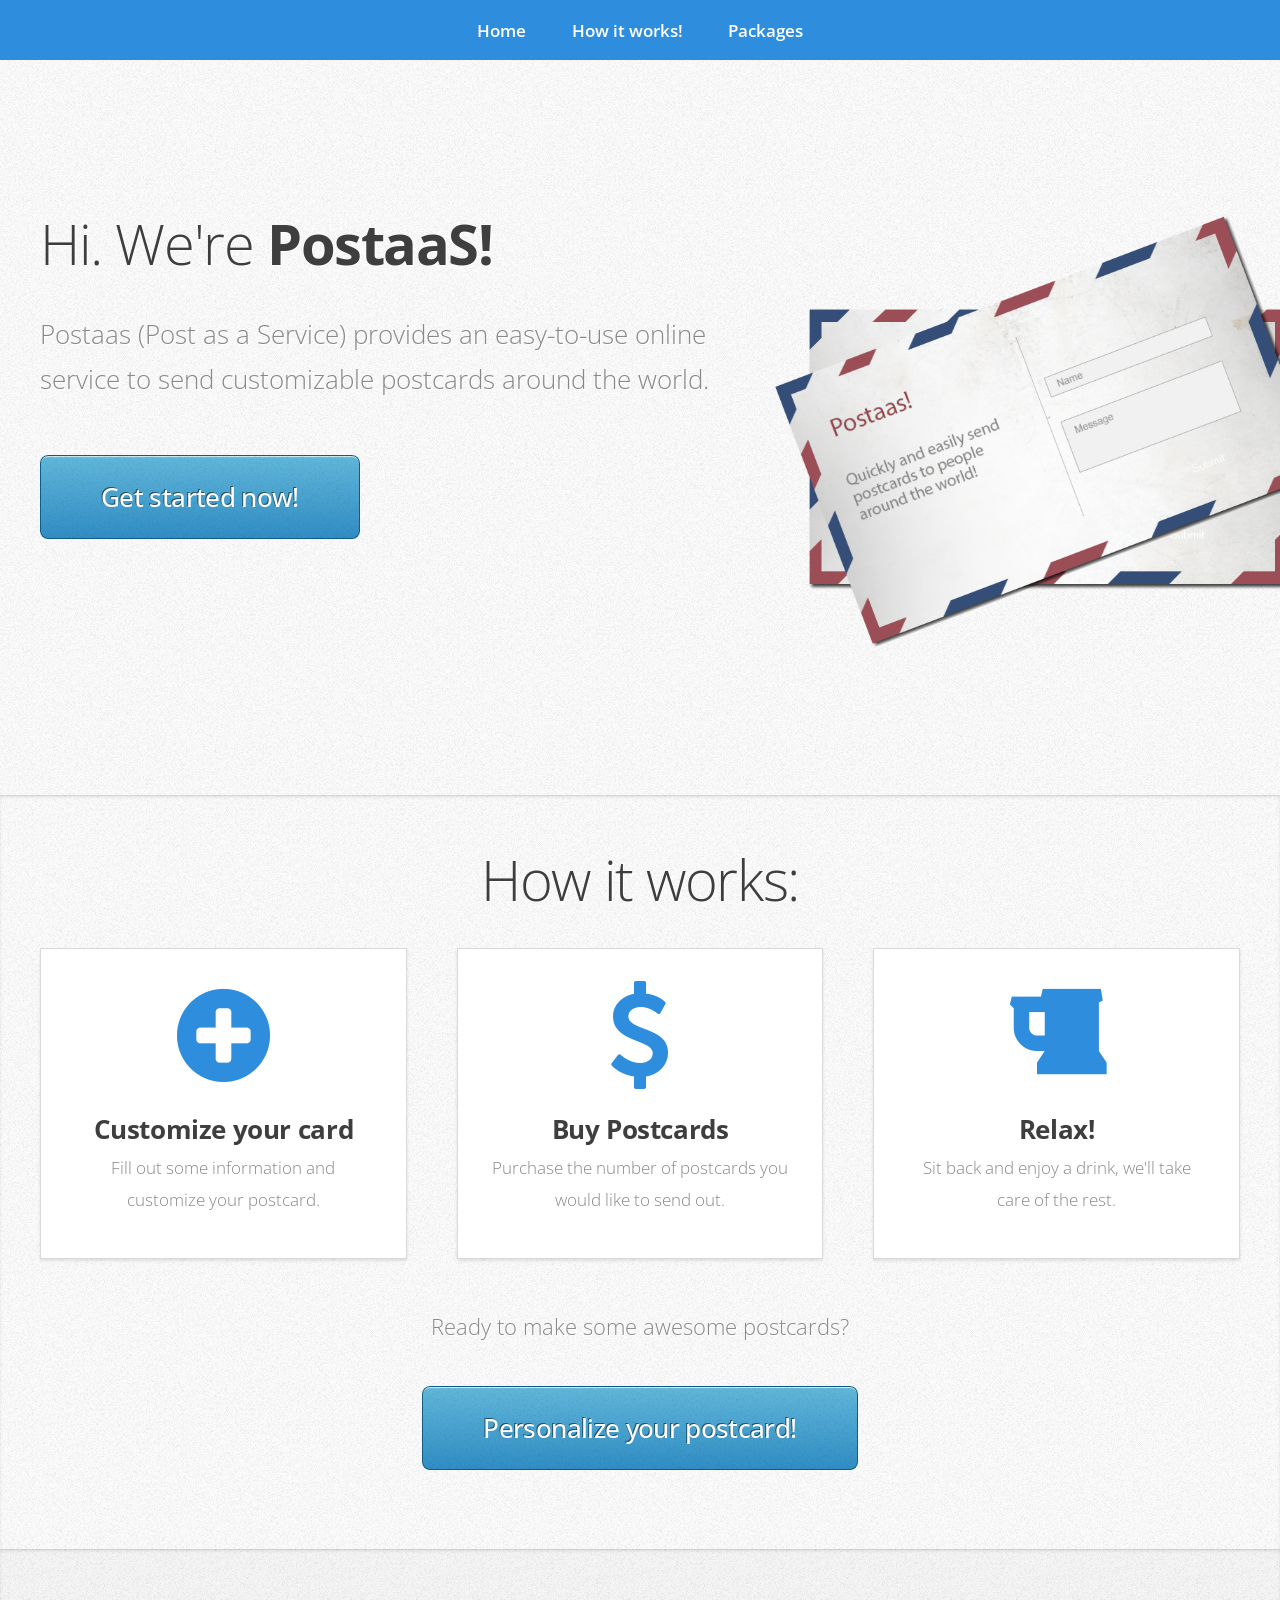
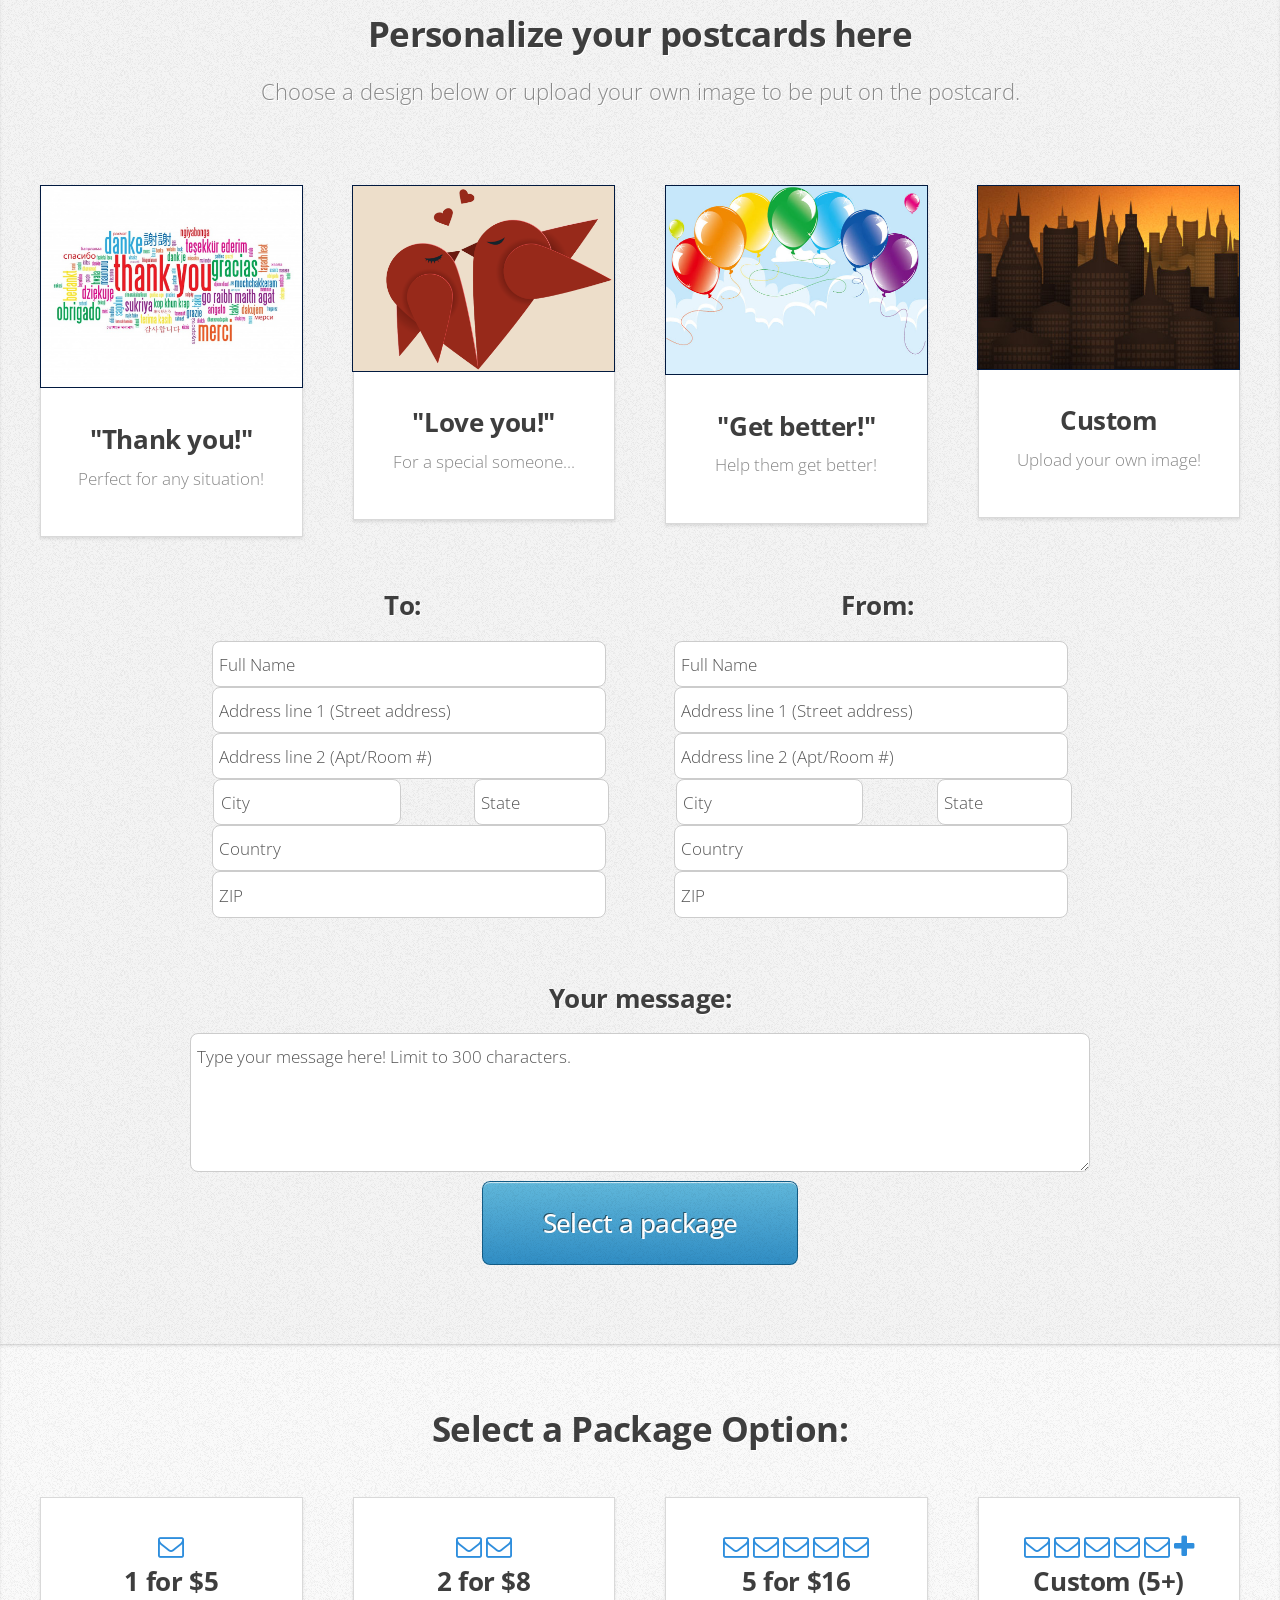
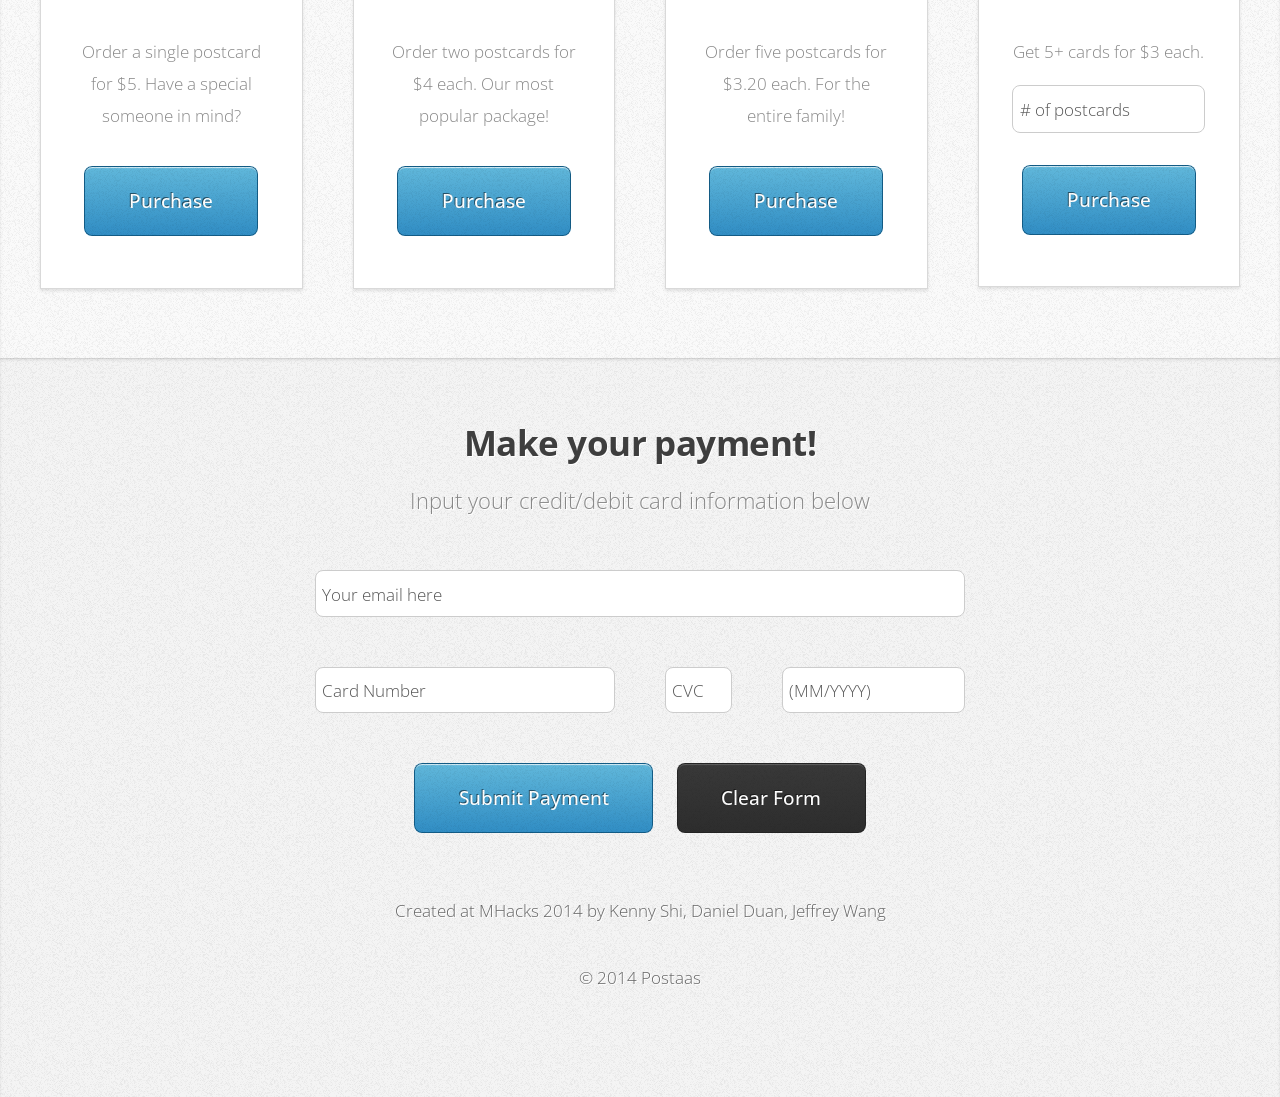
==== commit 9b6441f8: "Fixed bugs, added Country" ====
--- a/index.html
+++ b/index.html
@@ -106,29 +106,29 @@
 						<div class="row">
 							<div class="3u">
 								<article class="box box-style2">
-									<a href="http://flypixel.com/generic-smartphone/8949517882265310" class="image image-full"><img src="images/portfolio01.jpg" alt="" /></a>
-									<h3><a href="http://flypixel.com/generic-smartphone/8949517882265310">"Thank you!"</a></h3>
+									<div class="image image-full"><img src="images/thanks.jpg" alt="" /></div>
+									<h3>"Thank you!"</h3>
 									<p>Perfect for any situation!</p>
 								</article>
 							</div>
 							<div class="3u">
 								<article class="box box-style2">
-									<a href="http://flypixel.com/n33" class="image image-full"><img src="images/portfolio02.jpg" alt="" /></a>
-									<h3><a href="http://flypixel.com/n33">"Love you!"</a></h3>
+									<div class="image image-full"><img src="images/love.jpg" alt="" /></div>
+									<h3>"Love you!"</h3>
 									<p>For a special someone...</p>
 								</article>
 							</div>
 							<div class="3u">
 								<article class="box box-style2">
-									<a href="http://flypixel.com/n33-pattern-set-1/3522389001865317" class="image image-full"><img src="images/portfolio04.jpg" alt="" /></a>
-									<h3><a href="http://flypixel.com/n33-pattern-set-1/3522389001865317">"Get better!"</a></h3>
+									<div class="image image-full"><img src="images/better.jpg" alt="" /></div>
+									<h3>"Get better!"</h3>
 									<p>Help them get better!</p>
 								</article>
 							</div>
 							<div class="3u">
 								<article class="box box-style2">
-									<a href="http://flypixel.com/cityscape/9803996277226316" class="image image-full"><img src="images/portfolio05.jpg" alt="" /></a>
-									<h3><a href="http://flypixel.com/cityscape/9803996277226316">Custom</a></h3>
+									<div class="image image-full"><img src="images/portfolio05.jpg" alt="" /></div>
+									<h3>Custom</h3>
 									<p>Upload your own image!</p>
 								</article>
 							</div>
@@ -147,19 +147,35 @@
 							<form>
 								<div class="row half">
 									<div class ="6u" id = "to" class = "toAddress">
-										<input type="text" style="padding:inherit; width:90%" placeholder="Full Name">
-										<input type="text" style="padding:inherit; width:90%" placeholder="Address line 1 (Street address)">
-										<input type="text" style="padding:inherit; width:90%" placeholder="Address line 2 (Apt/Room #)">
-										<input type="text" style="padding:inherit; width:90%" placeholder="City, State">
-										<input type="text" style="padding:inherit; width:90%" placeholder="ZIP">
+										<input type="text" style="width:90%" placeholder="Full Name">
+										<input type="text" style="width:90%" placeholder="Address line 1 (Street address)">
+										<input type="text" style="width:90%" placeholder="Address line 2 (Apt/Room #)">
+									<div class="row">
+									<div class ="7u">
+										<input type="text" style="width:80%" placeholder="City">
+									</div>
+									<div class="4u">
+										<input type="text" style="width:120%" placeholder="State">
+									</div>
+									</div>
+										<input type="text" style="width:90%" placeholder="Country">
+										<input type="text" style="width:90%" placeholder="ZIP">
 									</div>
 
 									<div class ="6u" id = "from" class = "fromAddress">
-										<input type="text" style="padding:inherit; width:90%" placeholder="Full Name">
-										<input type="text" style="padding:inherit; width:90%" placeholder="Address line 1 (Street address)">
-										<input type="text" style="padding:inherit; width:90%" placeholder="Address line 2 (Apt/Room #)">
-										<input type="text" style="padding:inherit; width:90%" placeholder="City, State">
-										<input type="text" style="padding:inherit; width:90%" placeholder="ZIP">
+										<input type="text" style="width:90%" placeholder="Full Name">
+										<input type="text" style="width:90%" placeholder="Address line 1 (Street address)">
+										<input type="text" style="width:90%" placeholder="Address line 2 (Apt/Room #)">
+									<div class="row">
+									<div class ="7u">
+										<input type="text" style="width:80%" placeholder="City">
+									</div>
+									<div class="4u">
+										<input type="text" style="width:120%" placeholder="State">
+									</div>
+									</div>
+										<input type="text" style="width:90%" placeholder="Country">
+										<input type="text" style="width:90%" placeholder="ZIP">
 									</div>
 								</div>
 								<div class="12u">
--- a/css/style.css
+++ b/css/style.css
@@ -105,7 +105,7 @@
 		form textarea
 		{
 			border: 1px solid #CCCCCC;
-			padding: 0.75em;
+			padding: 0.35em;
 			font-size: 1em;
 			border-radius: 8px;
 			background: white;
@@ -209,6 +209,7 @@
 		.image img
 		{
 			display: block;
+			border:1px solid #021a40;
 			width: 100%;
 		}
 
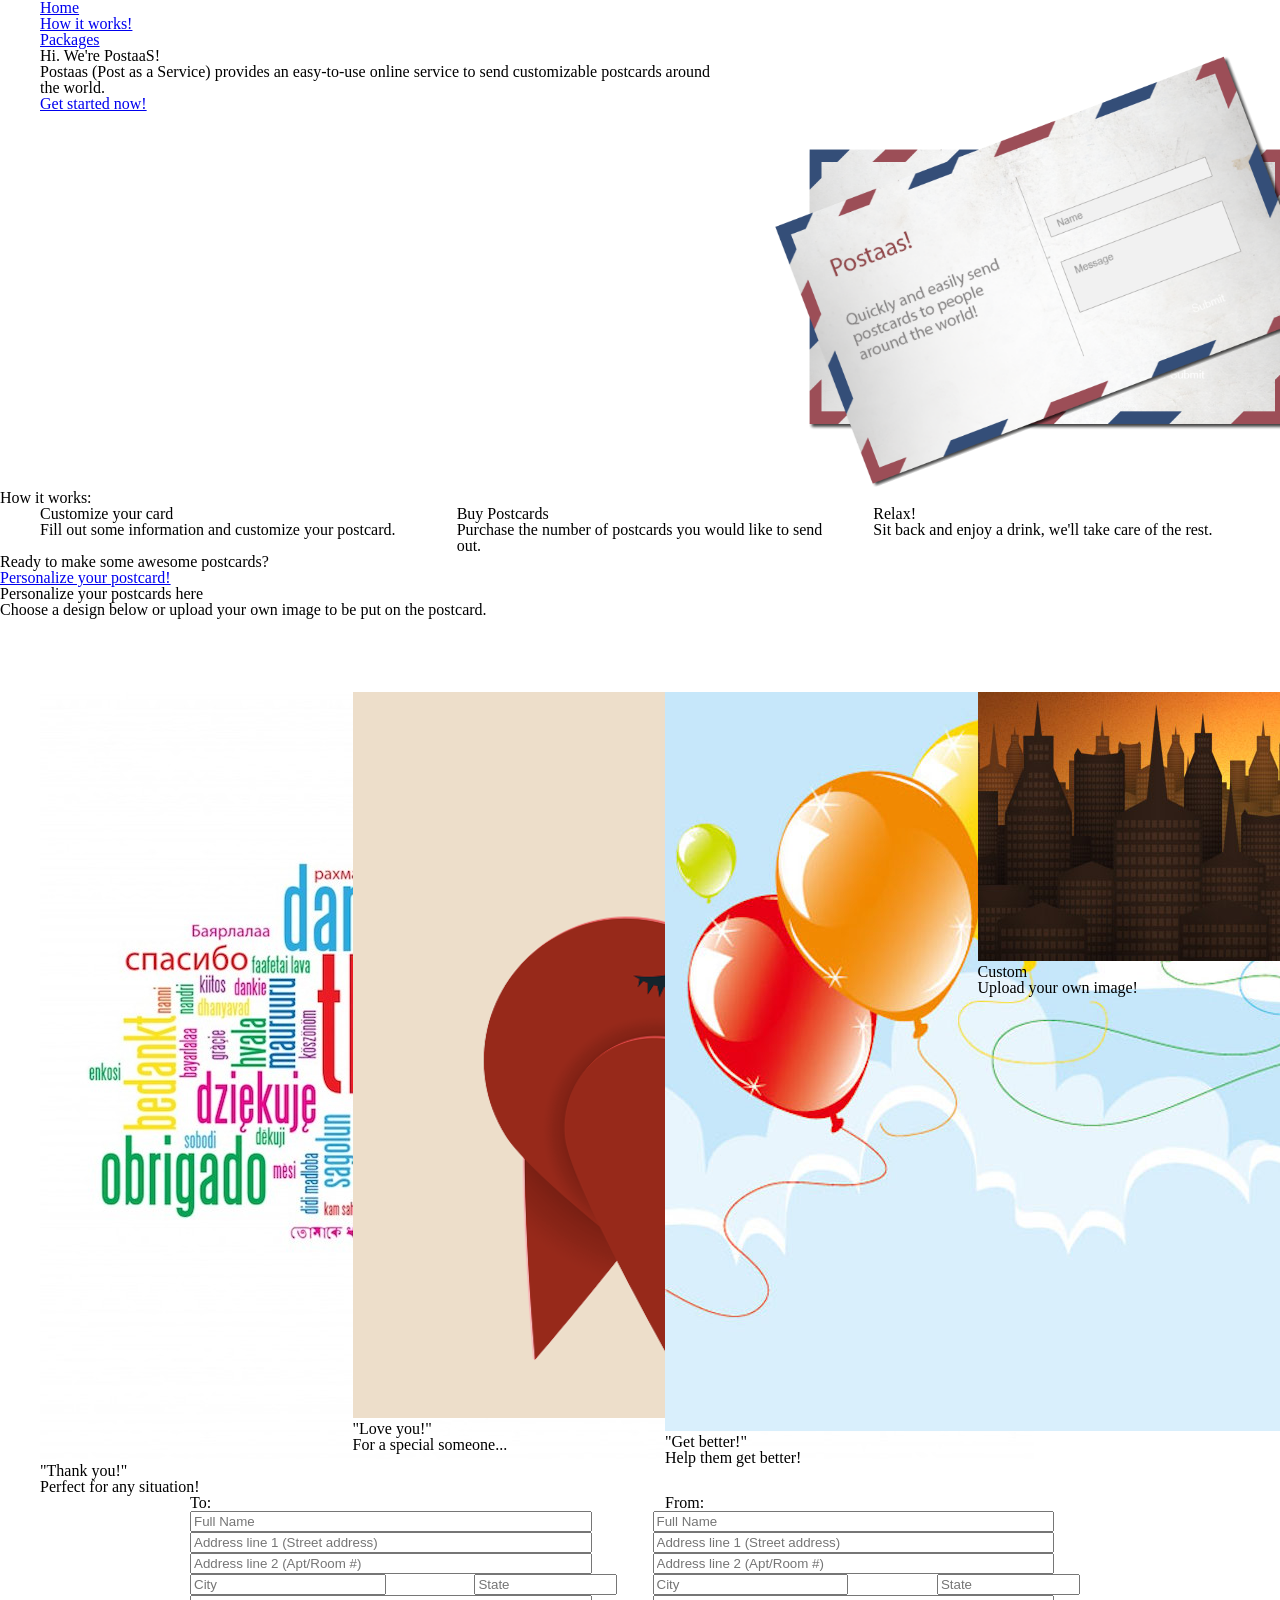
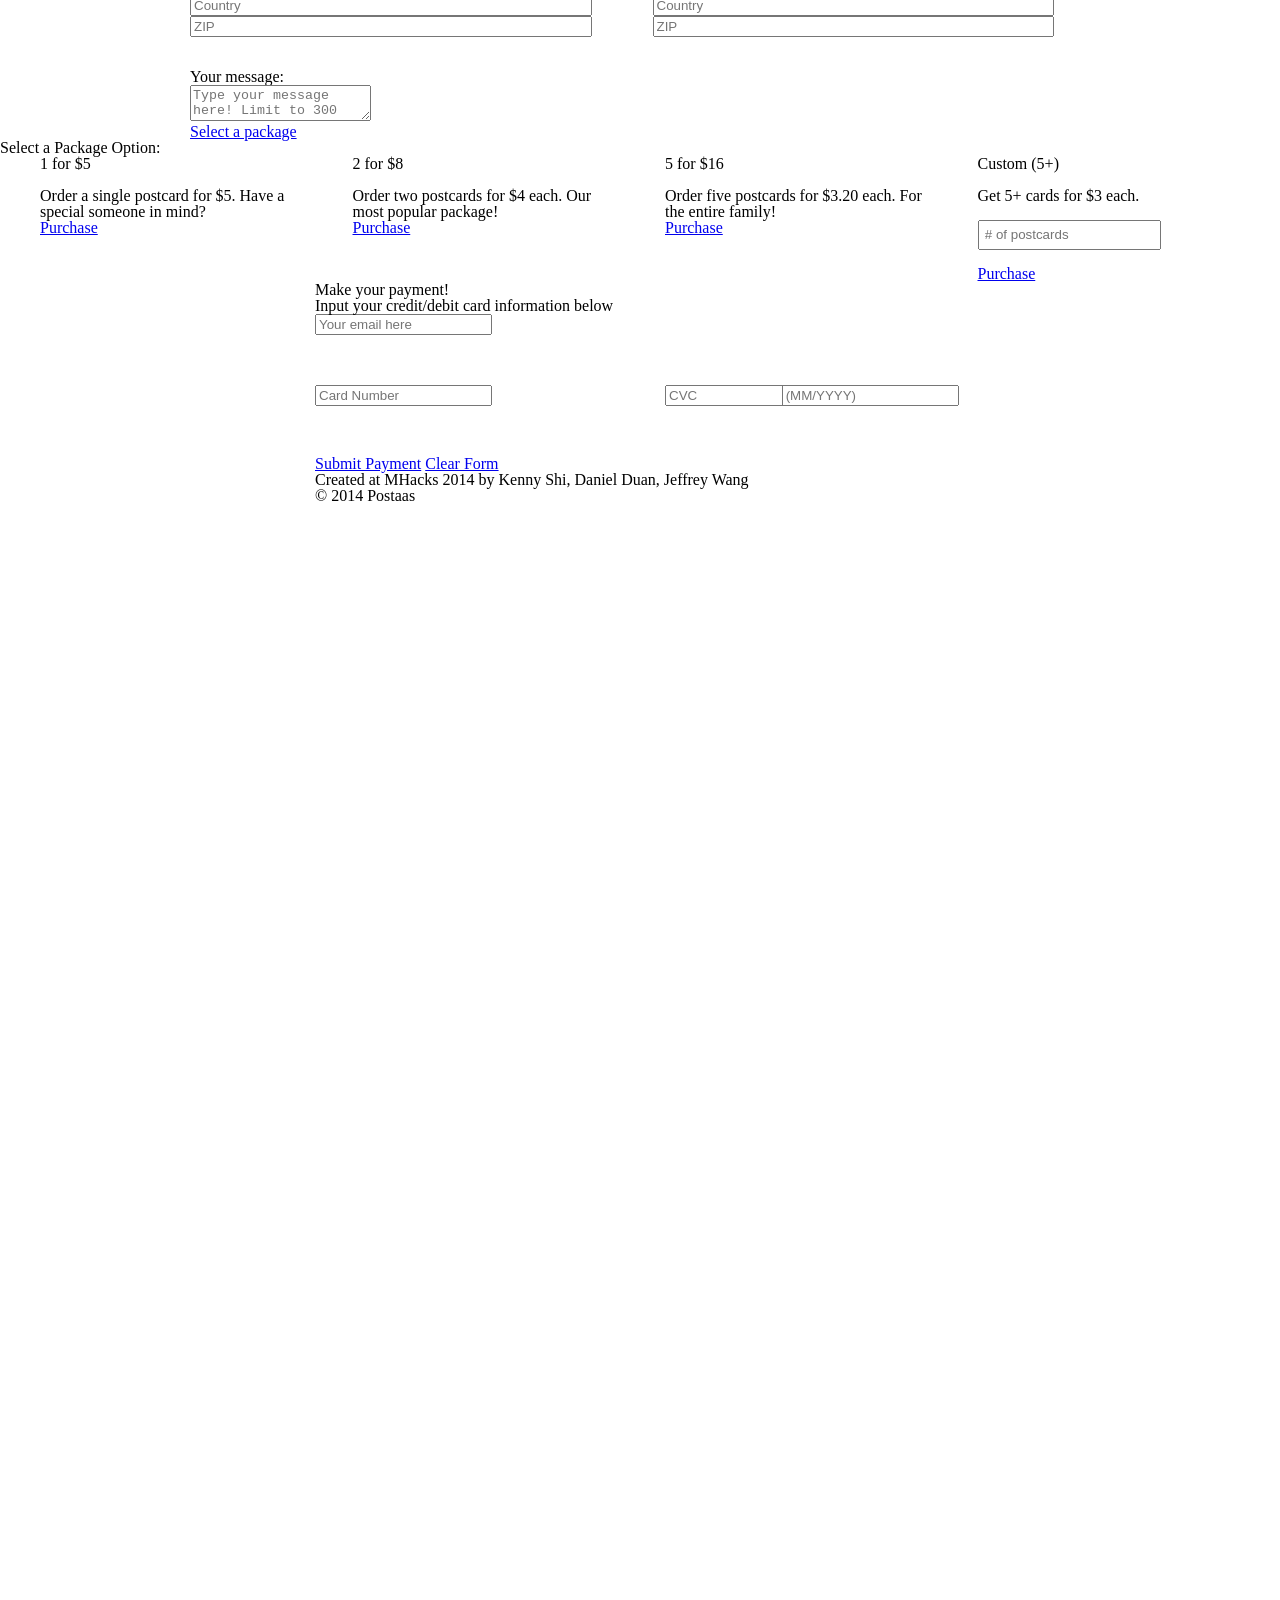
==== commit 9bb582b6: "Added address input values in AJAX" ====
--- a/index.html
+++ b/index.html
@@ -144,44 +144,44 @@
 									<h3>From:</h3>
 									</div>
 							</div>
-							<form>
+							<form name="address_info" >
 								<div class="row half">
 									<div class ="6u" id = "to" class = "toAddress">
-										<input type="text" style="width:90%" placeholder="Full Name">
-										<input type="text" style="width:90%" placeholder="Address line 1 (Street address)">
-										<input type="text" style="width:90%" placeholder="Address line 2 (Apt/Room #)">
+										<input type="text" name="to_name" id="to_name" style="width:90%" placeholder="Full Name">
+										<input type="text" name="to_address1" id="to_address1" style="width:90%" placeholder="Address line 1 (Street address)">
+										<input type="text" name="to_address2" id="to_address2" style="width:90%" placeholder="Address line 2 (Apt/Room #)">
 									<div class="row">
 									<div class ="7u">
-										<input type="text" style="width:80%" placeholder="City">
+										<input type="text" name="to_city" id="to_city" style="width:80%" placeholder="City">
 									</div>
 									<div class="4u">
-										<input type="text" style="width:120%" placeholder="State">
-									</div>
-									</div>
-										<input type="text" style="width:90%" placeholder="Country">
-										<input type="text" style="width:90%" placeholder="ZIP">
+										<input type="text" name="to_state" id="to_state" style="width:120%" placeholder="State">
+									</div>
+									</div>
+										<input type="text" name="to_country" id="to_country" style="width:90%" placeholder="Country">
+										<input type="text" name="to_zip" id="to_zip" style="width:90%" placeholder="ZIP">
 									</div>
 
 									<div class ="6u" id = "from" class = "fromAddress">
-										<input type="text" style="width:90%" placeholder="Full Name">
-										<input type="text" style="width:90%" placeholder="Address line 1 (Street address)">
-										<input type="text" style="width:90%" placeholder="Address line 2 (Apt/Room #)">
+										<input type="text" name="from_name" id="from_name" style="width:90%" placeholder="Full Name">
+										<input type="text" name="from_address1" id="from_address1" style="width:90%" placeholder="Address line 1 (Street address)">
+										<input type="text" name="from_address2" id="from_address2" style="width:90%" placeholder="Address line 2 (Apt/Room #)">
 									<div class="row">
 									<div class ="7u">
-										<input type="text" style="width:80%" placeholder="City">
+										<input type="text" name="from_city" id="from_city" style="width:80%" placeholder="City">
 									</div>
 									<div class="4u">
-										<input type="text" style="width:120%" placeholder="State">
-									</div>
-									</div>
-										<input type="text" style="width:90%" placeholder="Country">
-										<input type="text" style="width:90%" placeholder="ZIP">
+										<input type="text" name="from_state" id="from_state" style="width:120%" placeholder="State">
+									</div>
+									</div>
+										<input type="text" name="from_country" id="from_country" style="width:90%" placeholder="Country">
+										<input type="text" name="from_zip" id="from_zip" style="width:90%" placeholder="ZIP">
 									</div>
 								</div>
 								<div class="12u">
 									<br><br>
 									<h3> Your message: </h3>
-									<textarea maxlength="300" placeholder="Type your message here! Limit to 300 characters."></textarea>
+									<textarea maxlength="300" name="message" placeholder="Type your message here! Limit to 300 characters."></textarea>
 								</div>
 							</form>
 							<a href="#options" class="button button-big">Select a package</a>
@@ -291,6 +291,7 @@
 										<div class="row">
 											<div class="12u">
 												<a href="#" class="button form-button-submit">Submit Payment</a>
+												<span id="response"></span>
 												<a href="#" class="button button-alt form-button-reset">Clear Form</a>
 											</div>
 										</div>
@@ -310,4 +311,4 @@
 
 
 	</body>
-</html>+</html>
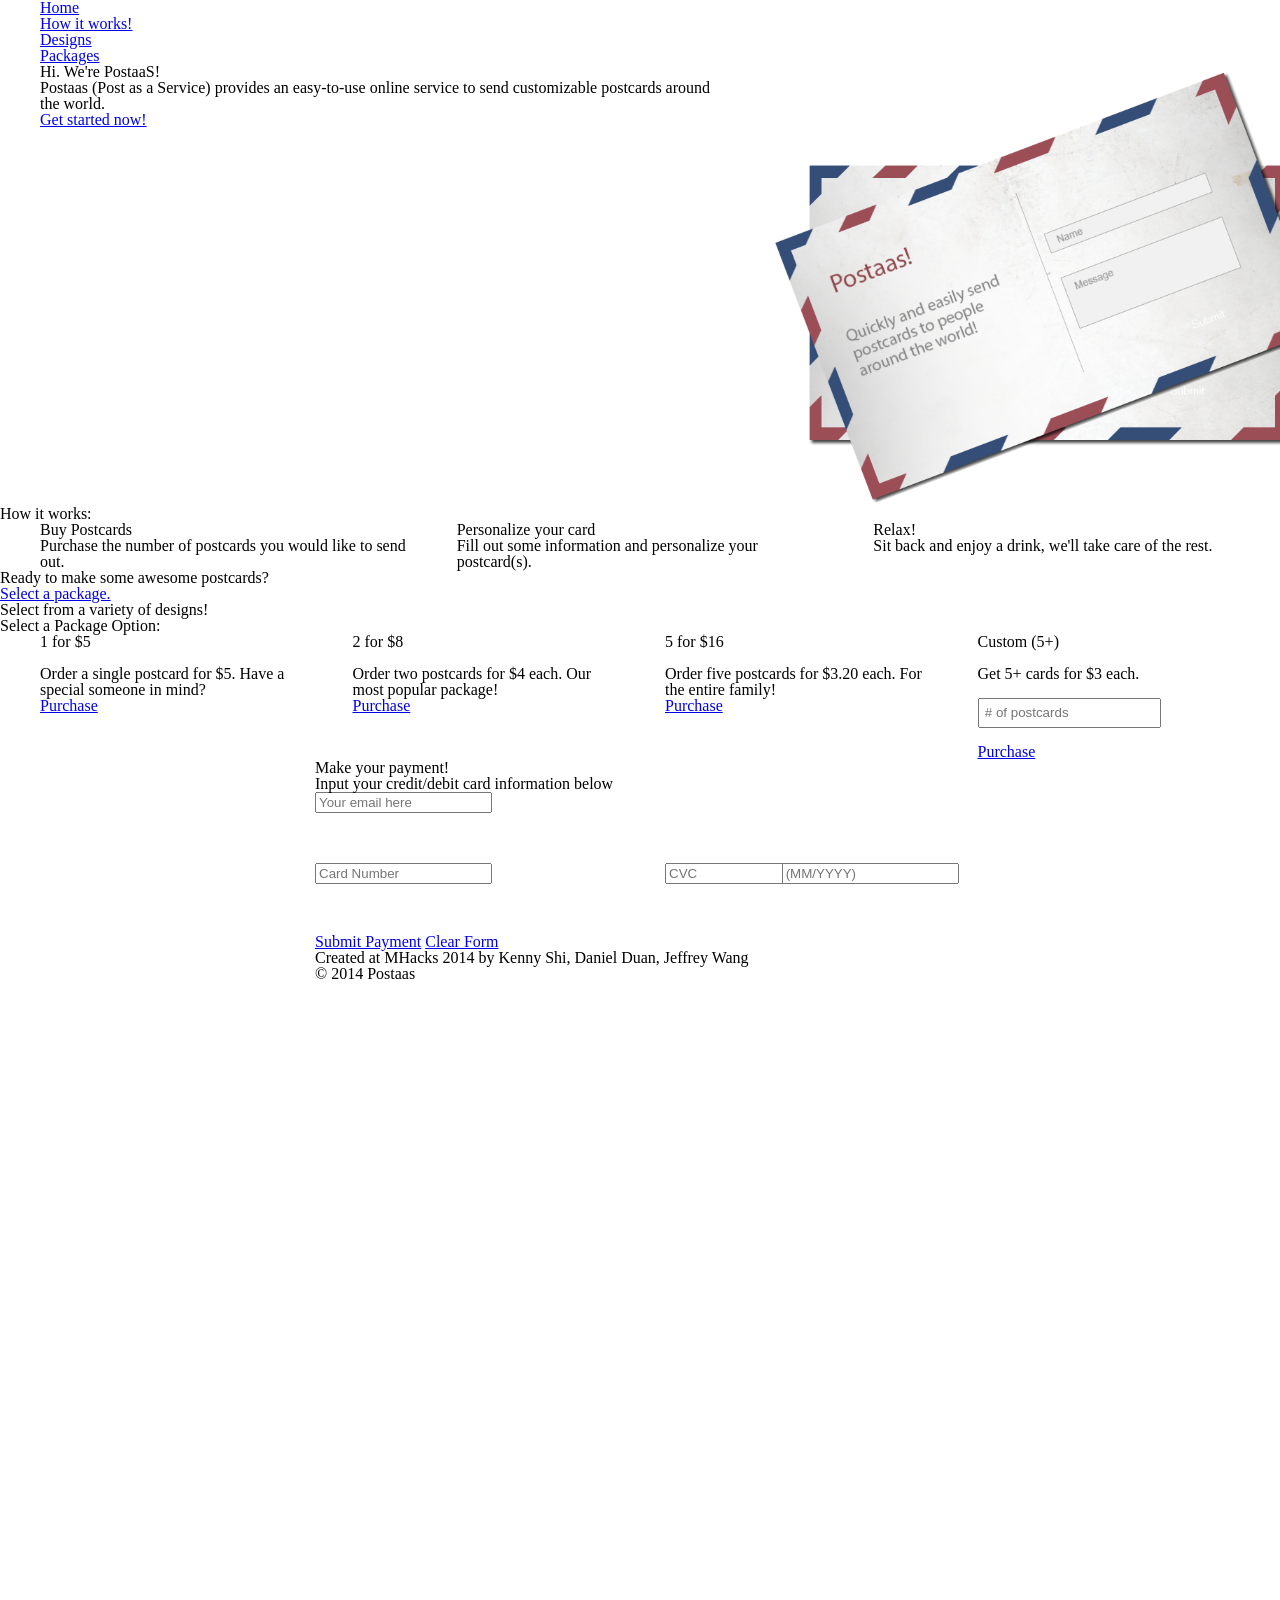
==== commit 0ba7a786: "Separated customize page, rearranged How it works" ====
--- a/index.html
+++ b/index.html
@@ -28,6 +28,7 @@
 				<ul class="container">
 					<li><a href="#home">Home</a></li>
 					<li><a href="#how">How it works!</a></li>
+					<li><a href="#designs">Designs</a></li>
 					<li><a href="#options">Packages</a></li>
 				</ul>
 			</nav>
@@ -63,13 +64,6 @@
 						<div class="row">
 							<div class="4u">
 								<section class="box box-style1">
-									<span class="fa featured fa-plus-circle"></span>
-									<h3>Customize your card</h3>
-									<p>Fill out some information and customize your postcard.</p>
-								</section>
-							</div>
-							<div class="4u">
-								<section class="box box-style1">
 									<span class="fa featured fa-dollar"></span>
 									<h3>Buy Postcards</h3>
 									<p>Purchase the number of postcards you would like to send out.</p>
@@ -77,6 +71,13 @@
 							</div>
 							<div class="4u">
 								<section class="box box-style1">
+									<span class="fa featured fa-plus-circle"></span>
+									<h3>Personalize your card</h3>
+									<p>Fill out some information and personalize your postcard(s).</p>
+								</section>
+							</div>
+							<div class="4u">
+								<section class="box box-style1">
 									<span class="fa featured fa-beer"></span>
 									<h3>Relax!</h3>
 									<p>Sit back and enjoy a drink, we'll take care of the rest.</p>
@@ -86,109 +87,19 @@
 					</div>
 					<footer>
 						<p>Ready to make some awesome postcards?</p>
-						<a href="#design" class="button button-big">Personalize your postcard!</a>
+						<a href="#options" class="button button-big">Select a package.</a>
 					</footer>
 				</article>
 			</div>
 
-		<!-- Design -->
-			<div class="wrapper2 wrapper-style3">
-				<article id="design">
-					<header style="margin-bottom: 1.5em">
-						<h2>Personalize your postcards here</h2>
-						<span>Choose a design below or upload your own image to be put on the postcard.</span>
-					</header>
-					<div class="container">
-						<div class="row">
-							<div class="12u">
-							</div>
-						</div>
-						<div class="row">
-							<div class="3u">
-								<article class="box box-style2">
-									<div class="image image-full"><img src="images/thanks.jpg" alt="" /></div>
-									<h3>"Thank you!"</h3>
-									<p>Perfect for any situation!</p>
-								</article>
-							</div>
-							<div class="3u">
-								<article class="box box-style2">
-									<div class="image image-full"><img src="images/love.jpg" alt="" /></div>
-									<h3>"Love you!"</h3>
-									<p>For a special someone...</p>
-								</article>
-							</div>
-							<div class="3u">
-								<article class="box box-style2">
-									<div class="image image-full"><img src="images/better.jpg" alt="" /></div>
-									<h3>"Get better!"</h3>
-									<p>Help them get better!</p>
-								</article>
-							</div>
-							<div class="3u">
-								<article class="box box-style2">
-									<div class="image image-full"><img src="images/portfolio05.jpg" alt="" /></div>
-									<h3>Custom</h3>
-									<p>Upload your own image!</p>
-								</article>
-							</div>
-						</div>
-					</div>
-					<footer>
-						<article class="container small">
-							<div class="row">
-								<div class="6u">
-									<h3>To:</h3>
-									</div>
-								<div class="6u">
-									<h3>From:</h3>
-									</div>
-							</div>
-							<form name="address_info" >
-								<div class="row half">
-									<div class ="6u" id = "to" class = "toAddress">
-										<input type="text" name="to_name" id="to_name" style="width:90%" placeholder="Full Name">
-										<input type="text" name="to_address1" id="to_address1" style="width:90%" placeholder="Address line 1 (Street address)">
-										<input type="text" name="to_address2" id="to_address2" style="width:90%" placeholder="Address line 2 (Apt/Room #)">
-									<div class="row">
-									<div class ="7u">
-										<input type="text" name="to_city" id="to_city" style="width:80%" placeholder="City">
-									</div>
-									<div class="4u">
-										<input type="text" name="to_state" id="to_state" style="width:120%" placeholder="State">
-									</div>
-									</div>
-										<input type="text" name="to_country" id="to_country" style="width:90%" placeholder="Country">
-										<input type="text" name="to_zip" id="to_zip" style="width:90%" placeholder="ZIP">
-									</div>
-
-									<div class ="6u" id = "from" class = "fromAddress">
-										<input type="text" name="from_name" id="from_name" style="width:90%" placeholder="Full Name">
-										<input type="text" name="from_address1" id="from_address1" style="width:90%" placeholder="Address line 1 (Street address)">
-										<input type="text" name="from_address2" id="from_address2" style="width:90%" placeholder="Address line 2 (Apt/Room #)">
-									<div class="row">
-									<div class ="7u">
-										<input type="text" name="from_city" id="from_city" style="width:80%" placeholder="City">
-									</div>
-									<div class="4u">
-										<input type="text" name="from_state" id="from_state" style="width:120%" placeholder="State">
-									</div>
-									</div>
-										<input type="text" name="from_country" id="from_country" style="width:90%" placeholder="Country">
-										<input type="text" name="from_zip" id="from_zip" style="width:90%" placeholder="ZIP">
-									</div>
-								</div>
-								<div class="12u">
-									<br><br>
-									<h3> Your message: </h3>
-									<textarea maxlength="300" name="message" placeholder="Type your message here! Limit to 300 characters."></textarea>
-								</div>
-							</form>
-							<a href="#options" class="button button-big">Select a package</a>
-						</article>
-					</footer>
-				</article>
-			</div> 
+		<!-- Designs -->
+			<div class="wrapper2 wrapper-style2">
+				<article id="designs">
+					<header>
+						<h2>Select from a variety of designs!</h2>
+					</header>
+				</article>
+			</div>
 
 		<!-- Payment Options -->
 			<div class="wrapper2 wrapper-style2">
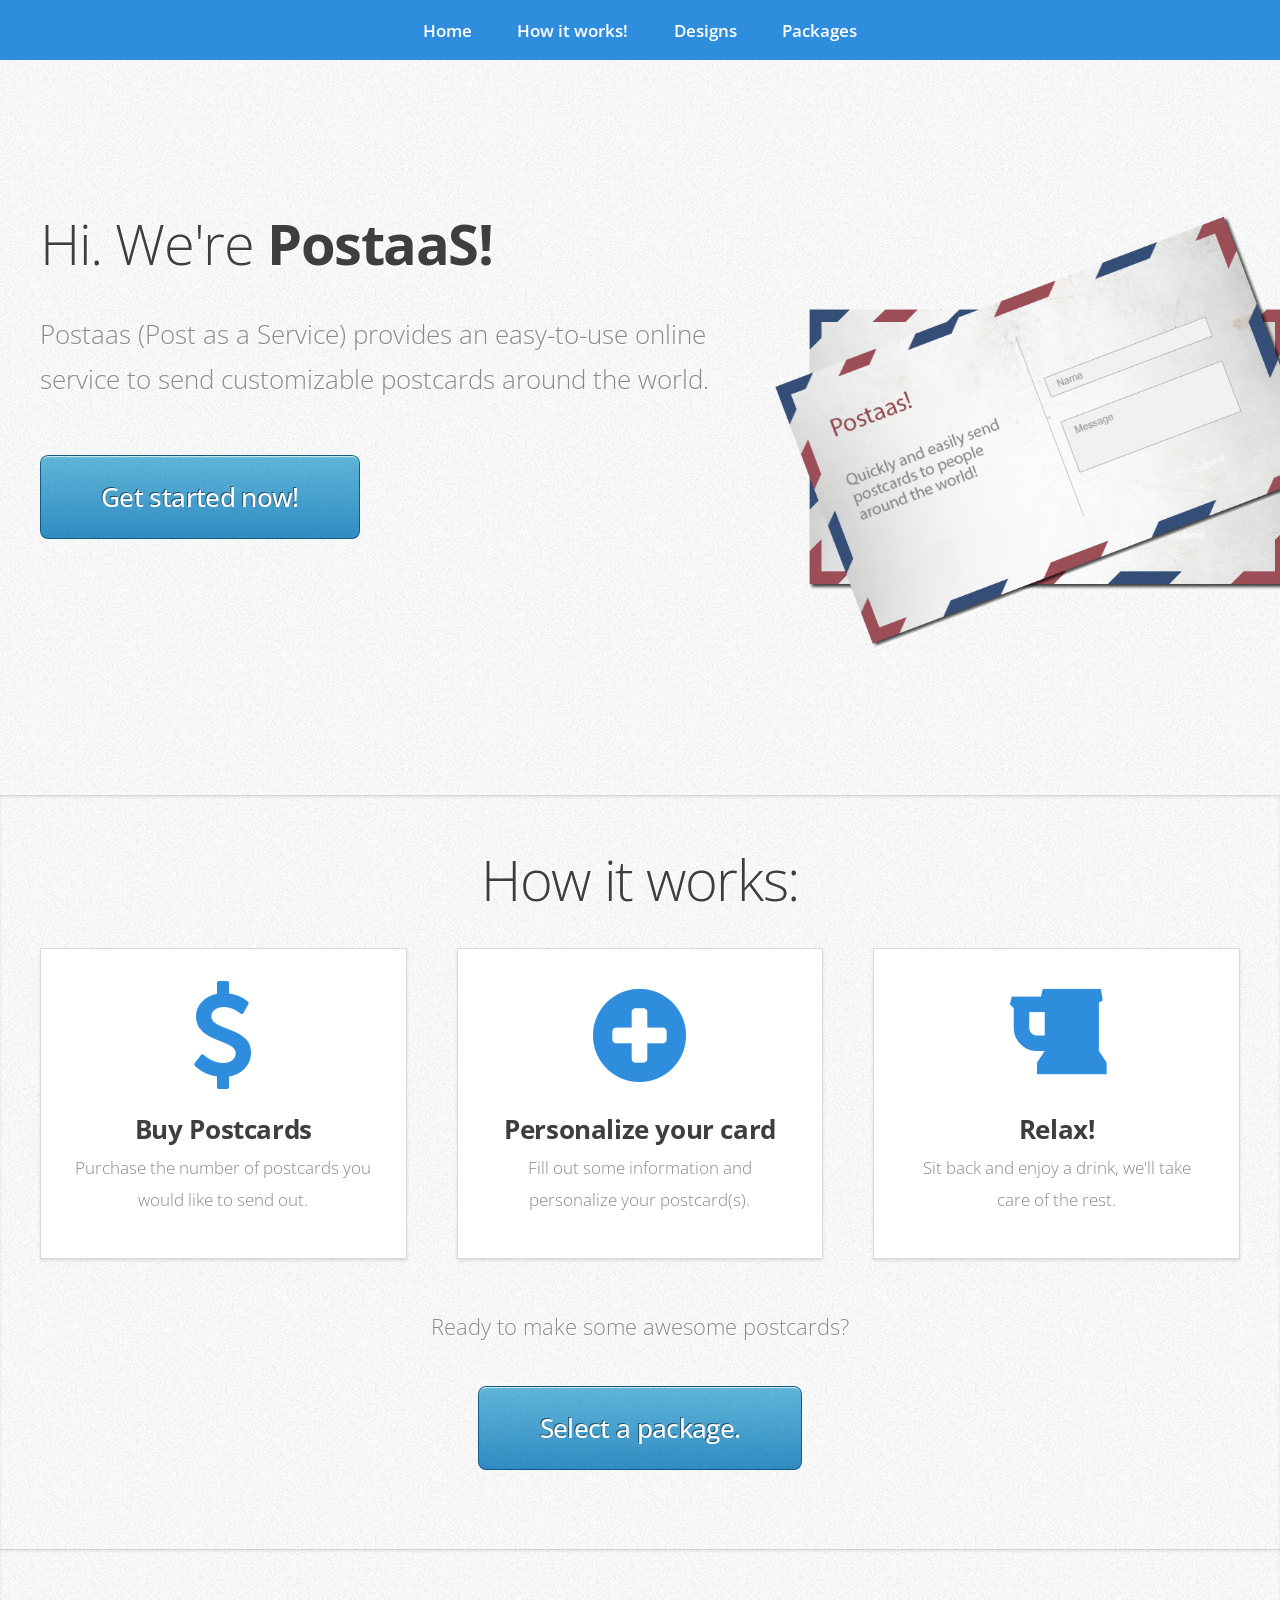
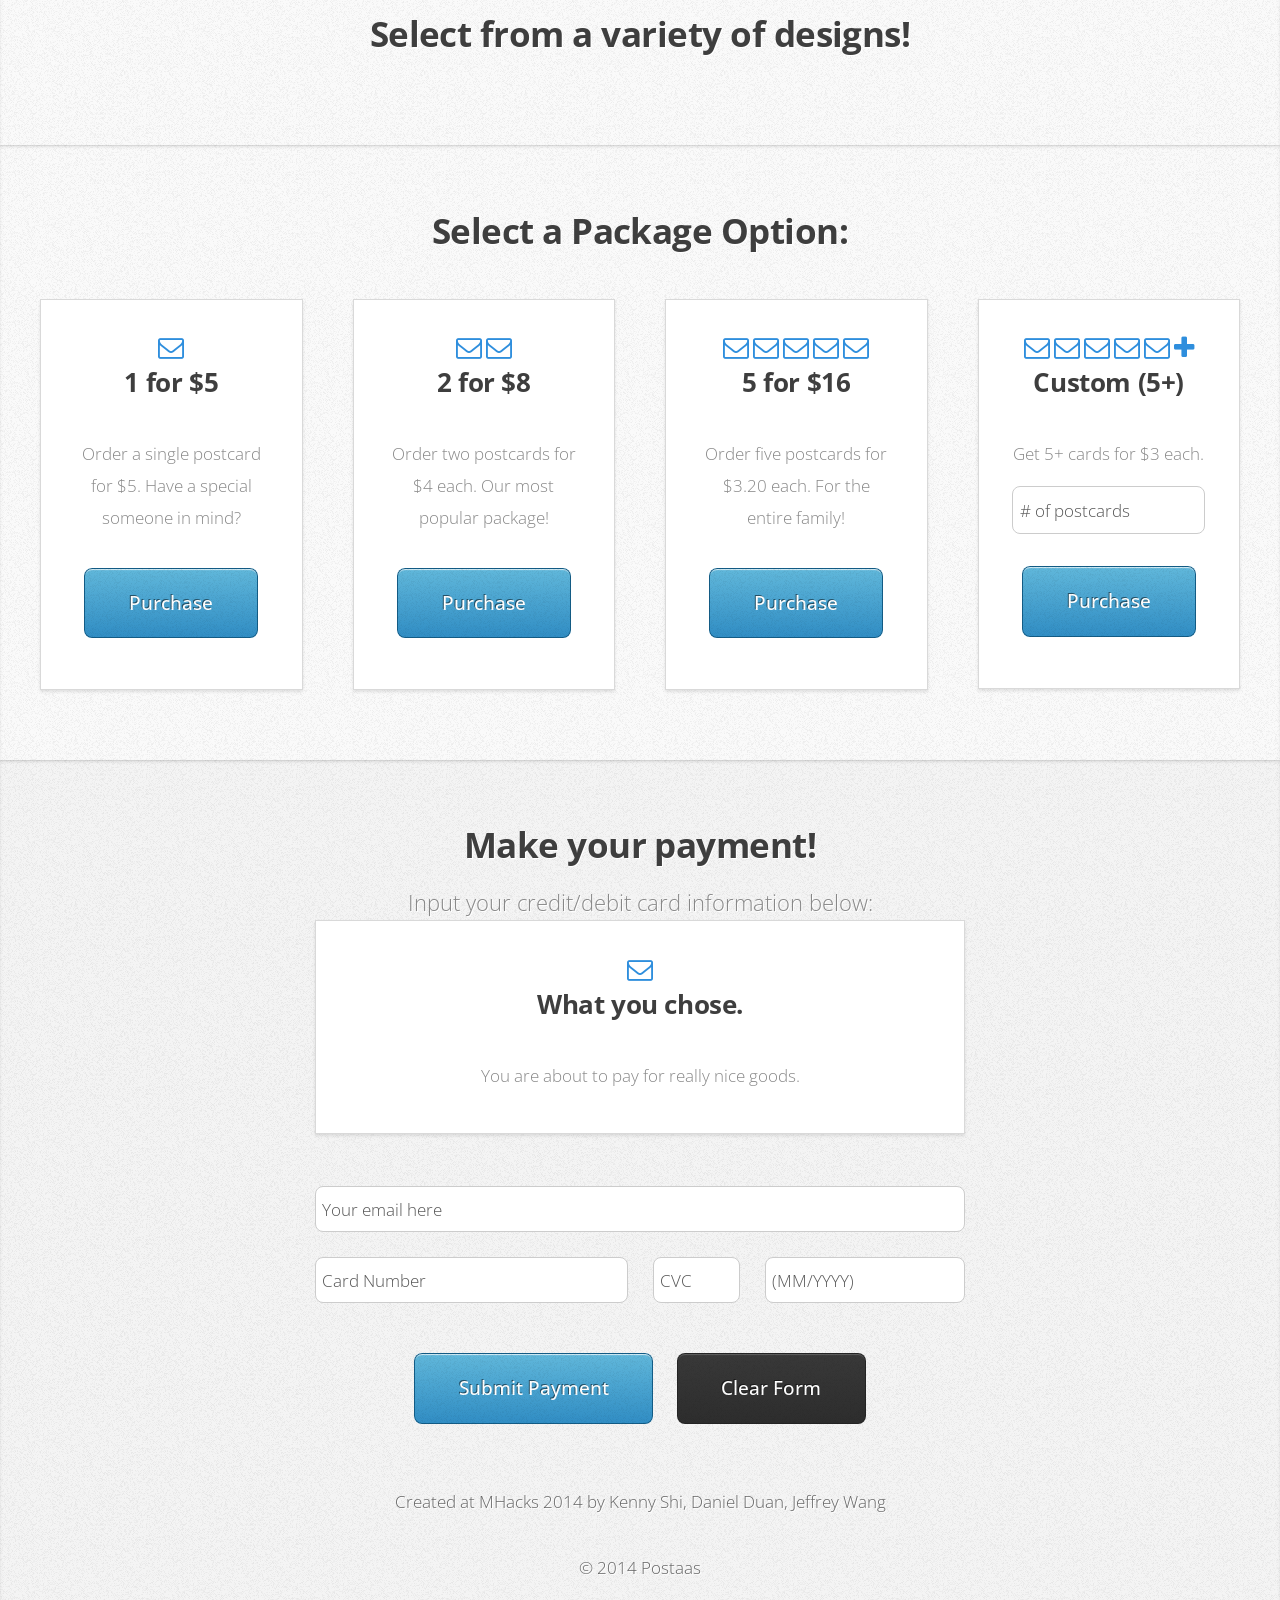
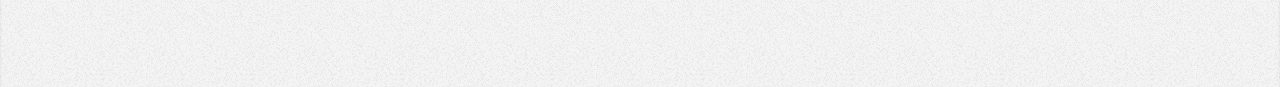
==== commit c04b91f1: "change row to row half" ====
--- a/index.html
+++ b/index.html
@@ -169,7 +169,13 @@
 				<article id="purchase" class="container small" style="width:650px">
 					<header>
 						<h2>Make your payment!</h2>
-						<span>Input your credit/debit card information below</span>
+						<span>Input your credit/debit card information below:</span>
+							<section class="box box-style1">
+							<span class="fa fa-envelope-o"></span>
+							<h3>What you chose.</h3>
+							<br>
+							<p>You are about to pay for really nice goods.</p>
+						</section>
 					</header>
 					<div>
 						<div class="row">
@@ -188,7 +194,7 @@
 											</div>
 										</div>
 
-										<div class="row">
+										<div class="row half">
 												<div class="6u">
 													<input type="text" name="cardnumber" id="cardnumber" placeholder="Card Number" />
 												</div>
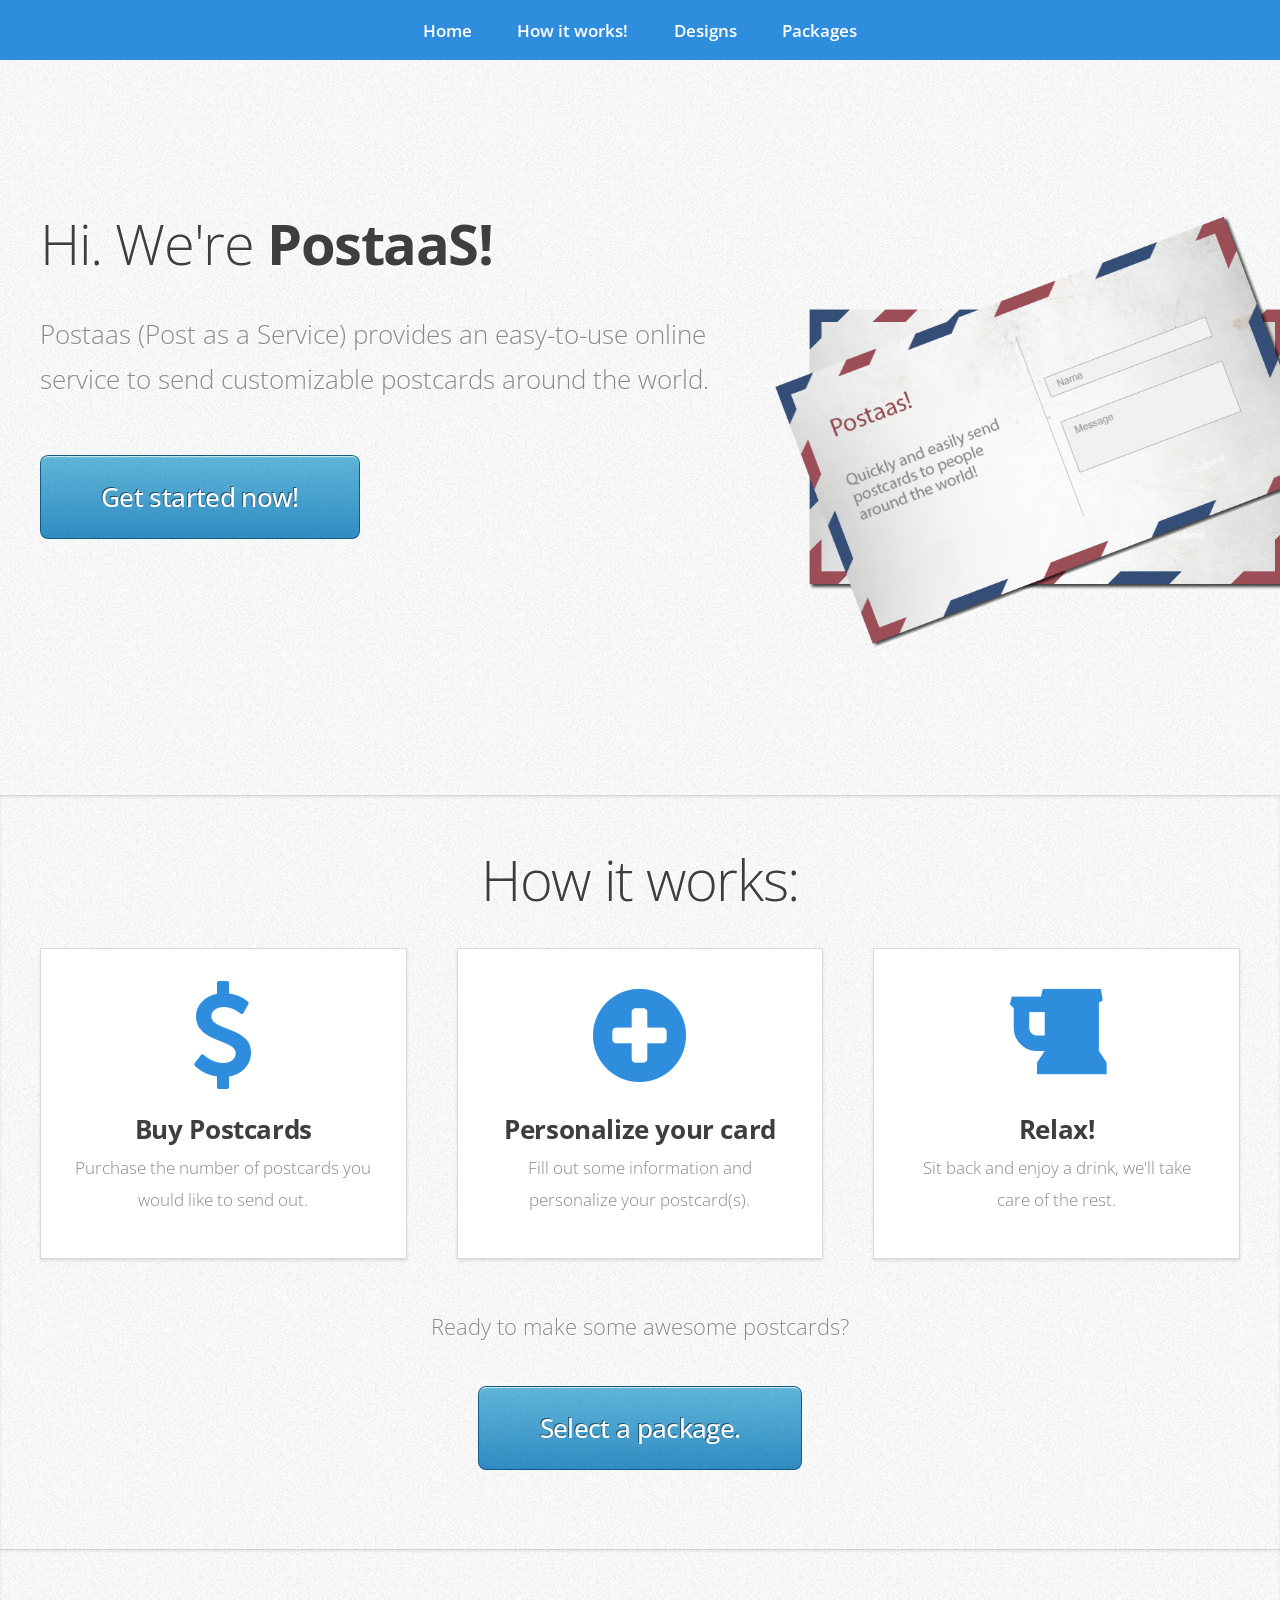
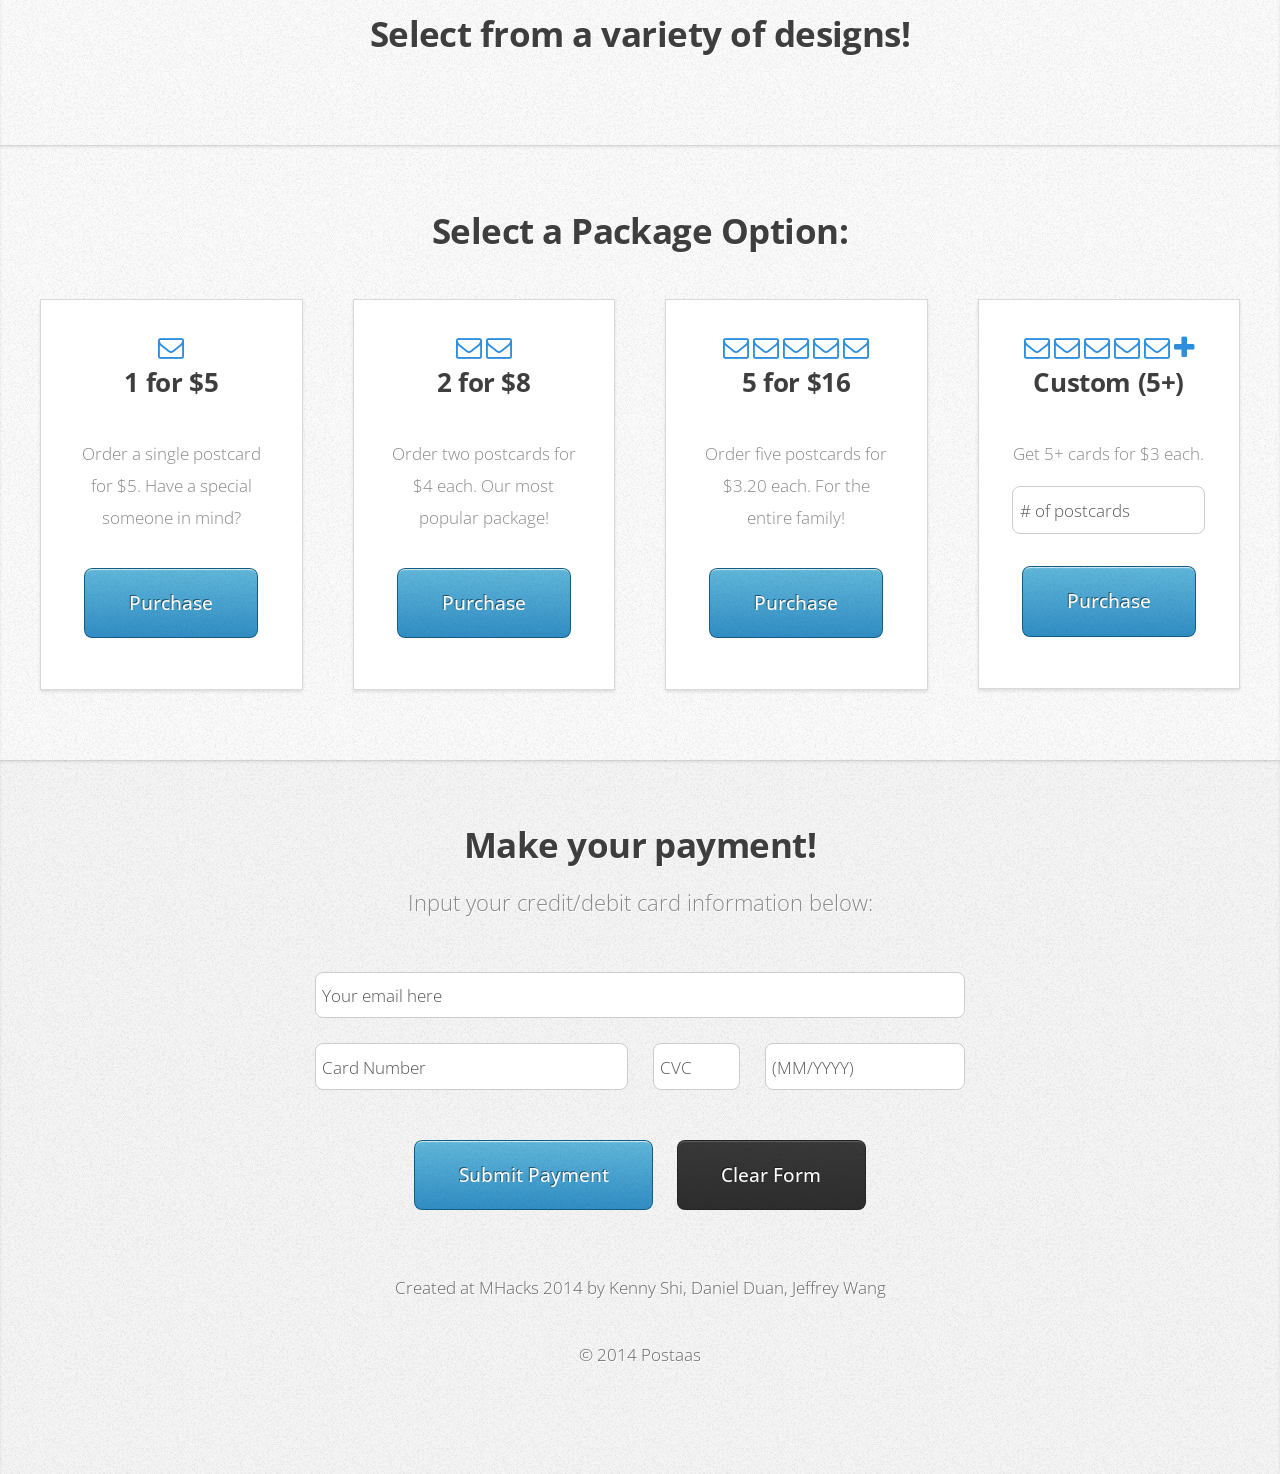
==== commit ef9a5cf9: "added payment confirmation dialog box" ====
--- a/index.html
+++ b/index.html
@@ -115,7 +115,7 @@
 									<h3>1 for $5</h3>
 									<br>
 									<p>Order a single postcard for $5. Have a special someone in mind?</p>
-									<a href="#purchase" class="button button-small">Purchase</a>
+									<a href="#purchase" class="button button-small" id="purchase-button1">Purchase</a>
 								</section>
 							</div>
 							<div class="3u">
@@ -125,7 +125,7 @@
 									<h3>2 for $8</h3>
 									<br>
 									<p>Order two postcards for $4 each. Our most popular package!</p>
-									<a href="#purchase" class="button button-small">Purchase</a>
+									<a href="#purchase" class="button button-small" id="purchase-button2">Purchase</a>
 								</section>
 							</div>
 							<div class="3u">
@@ -138,7 +138,7 @@
 									<h3>5 for $16</h3>
 									<br>
 									<p>Order five postcards for $3.20 each. For the entire family!</p>
-									<a href="#purchase" class="button button-small">Purchase</a>
+									<a href="#purchase" class="button button-small" id="purchase-button3">Purchase</a>
 								</section>
 							</div>
 							<div class="3u">
@@ -156,7 +156,7 @@
 										<input type="text" style="padding:.40em" name="subject" id="subject" placeholder="# of postcards" />
 									</form>
 									<br>
-									<a href="#purchase" class="button button-small">Purchase</a>
+									<a href="#purchase" class="button button-small" id="purchase-button4">Purchase</a>
 								</section>
 							</div>
 						</div>
@@ -170,11 +170,11 @@
 					<header>
 						<h2>Make your payment!</h2>
 						<span>Input your credit/debit card information below:</span>
-							<section class="box box-style1">
+							<section class="box box-style1" id="confirm-dialog">
 							<span class="fa fa-envelope-o"></span>
-							<h3>What you chose.</h3>
+							<h3>You are about to buy <span id="selection"></span></h3>
 							<br>
-							<p>You are about to pay for really nice goods.</p>
+							<p>We hope you enjoy.</p>
 						</section>
 					</header>
 					<div>
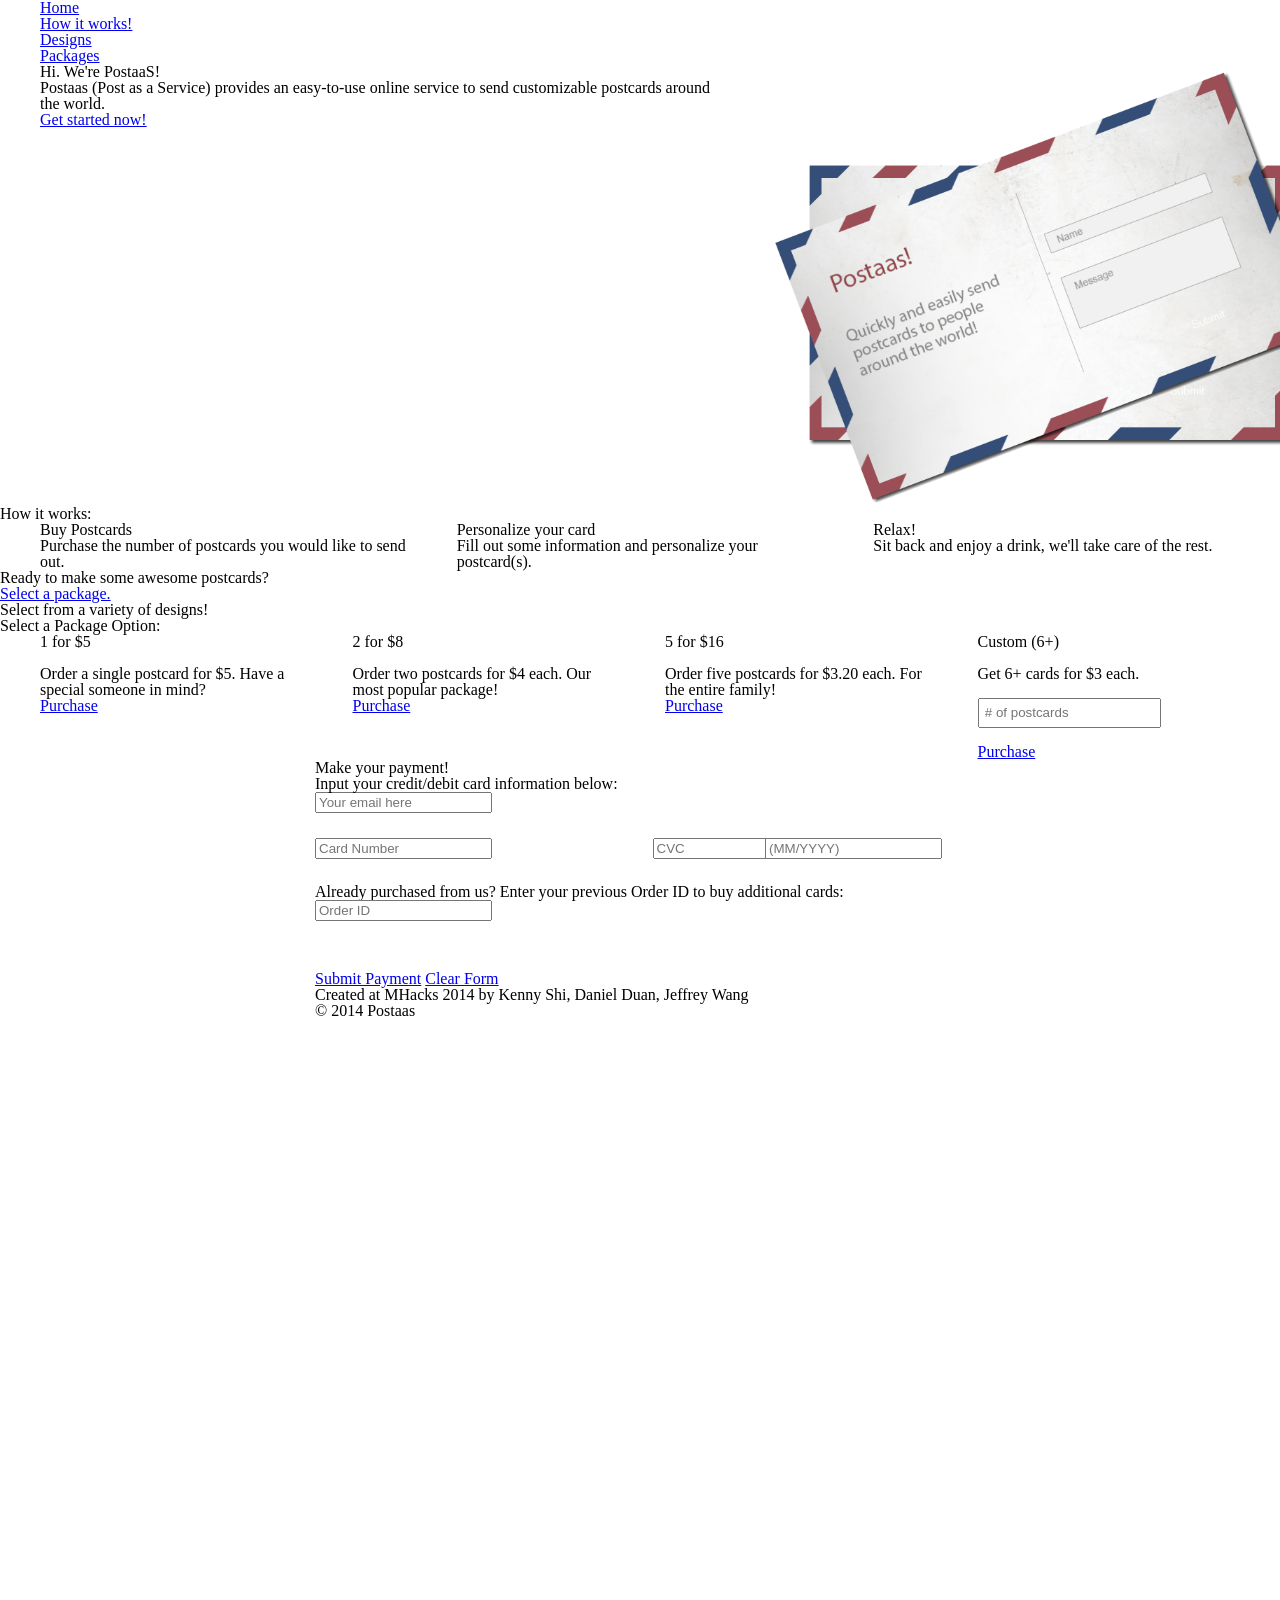
==== commit 2a2d4526: "fixed payment options, added order id box" ====
--- a/index.html
+++ b/index.html
@@ -149,9 +149,9 @@
 									<span class="fa fa-envelope-o"></span>
 									<span class="fa fa-envelope-o"></span>
 									<span class="fa fa-plus"></span>
-									<h3>Custom (5+)</h3>
-									<br>
-									<p style="margin-bottom:1em">Get 5+ cards for $3 each.</p>
+									<h3>Custom (6+)</h3>
+									<br>
+									<p style="margin-bottom:1em">Get 6+ cards for $3 each.</p>
 									<form>
 										<input type="text" style="padding:.40em" name="subject" id="subject" placeholder="# of postcards" />
 									</form>
@@ -205,6 +205,12 @@
 													<input type="text" name="expirationmonth" id="expirationmonth" placeholder="(MM/YYYY)" />
 												</div>
 										</div>
+										<div class="row half">
+											<div class="12u">
+												<p>Already purchased from us? Enter your previous Order ID to buy additional cards:</p>	
+												<input type="text" name="orderid" id="orderid" placeholder="Order ID" />
+											</div>
+										</div>
 										<div class="row">
 											<div class="12u">
 												<a href="#" class="button form-button-submit">Submit Payment</a>
